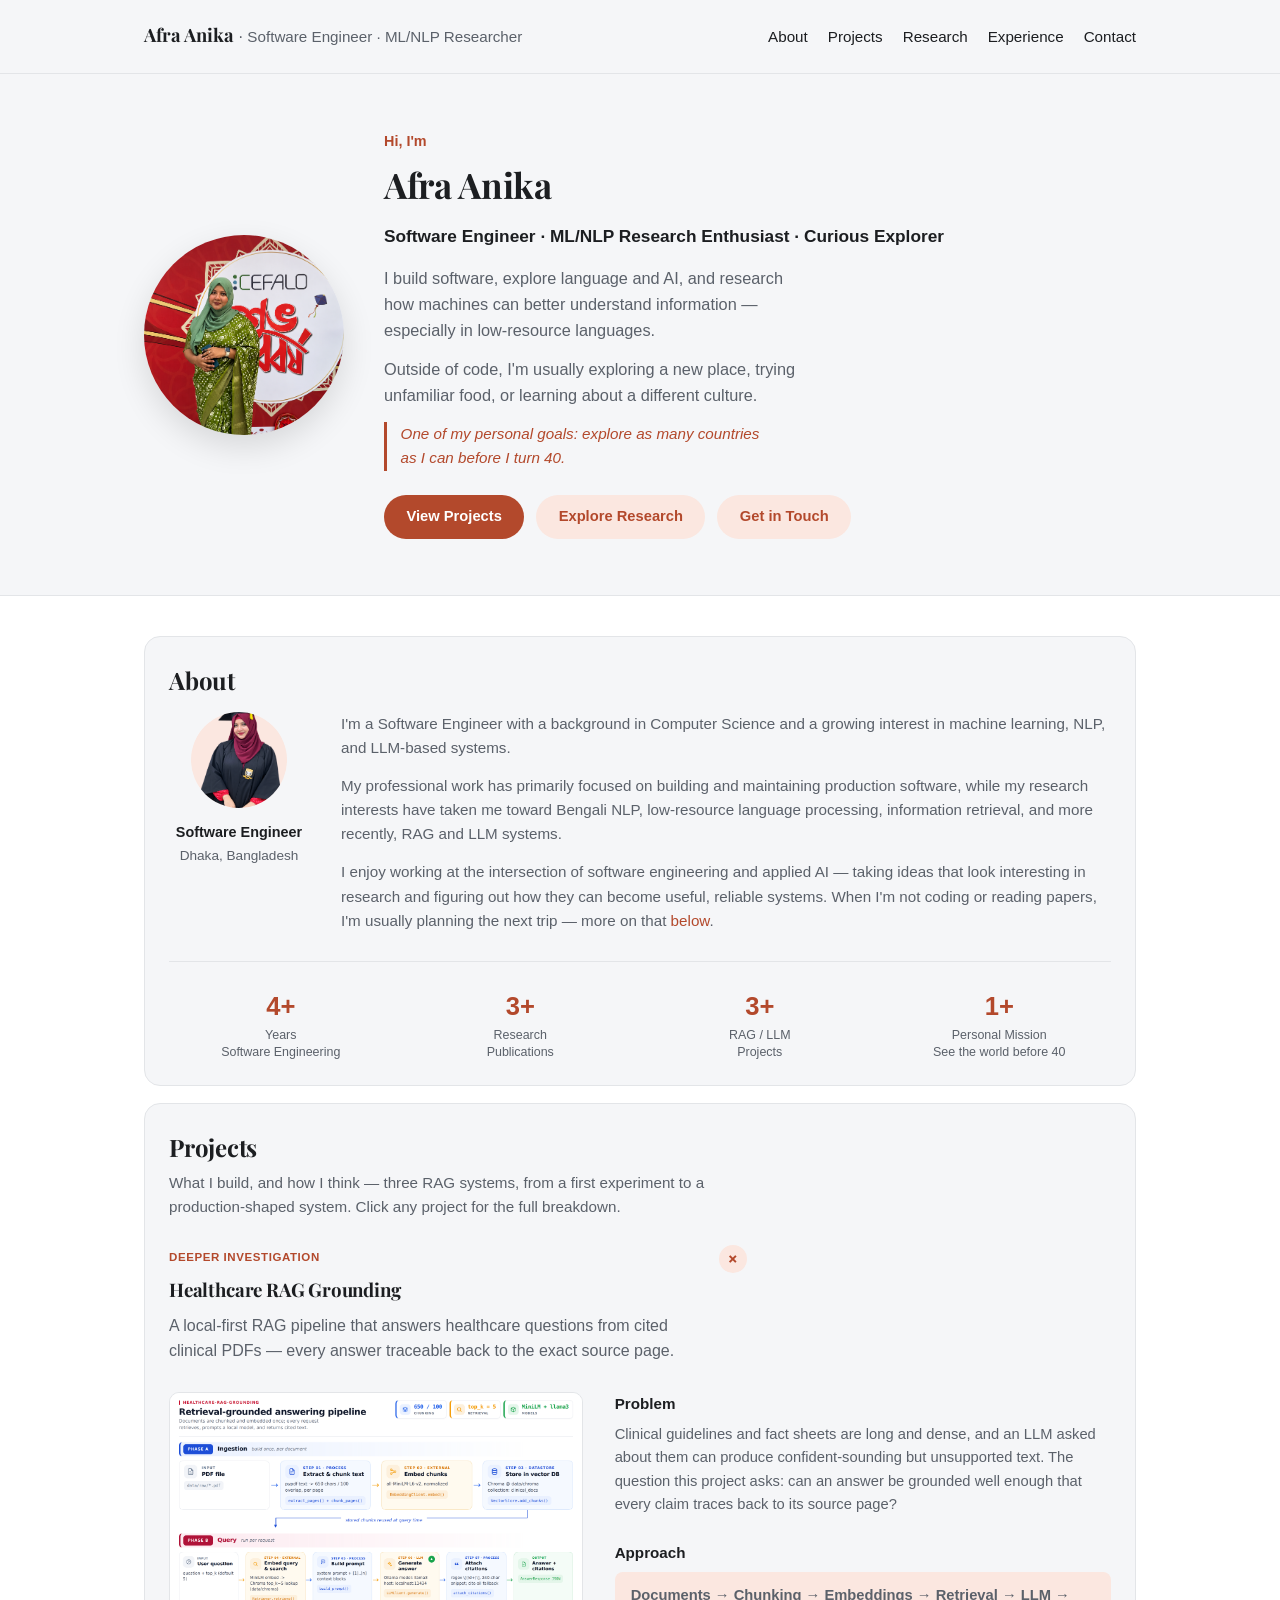
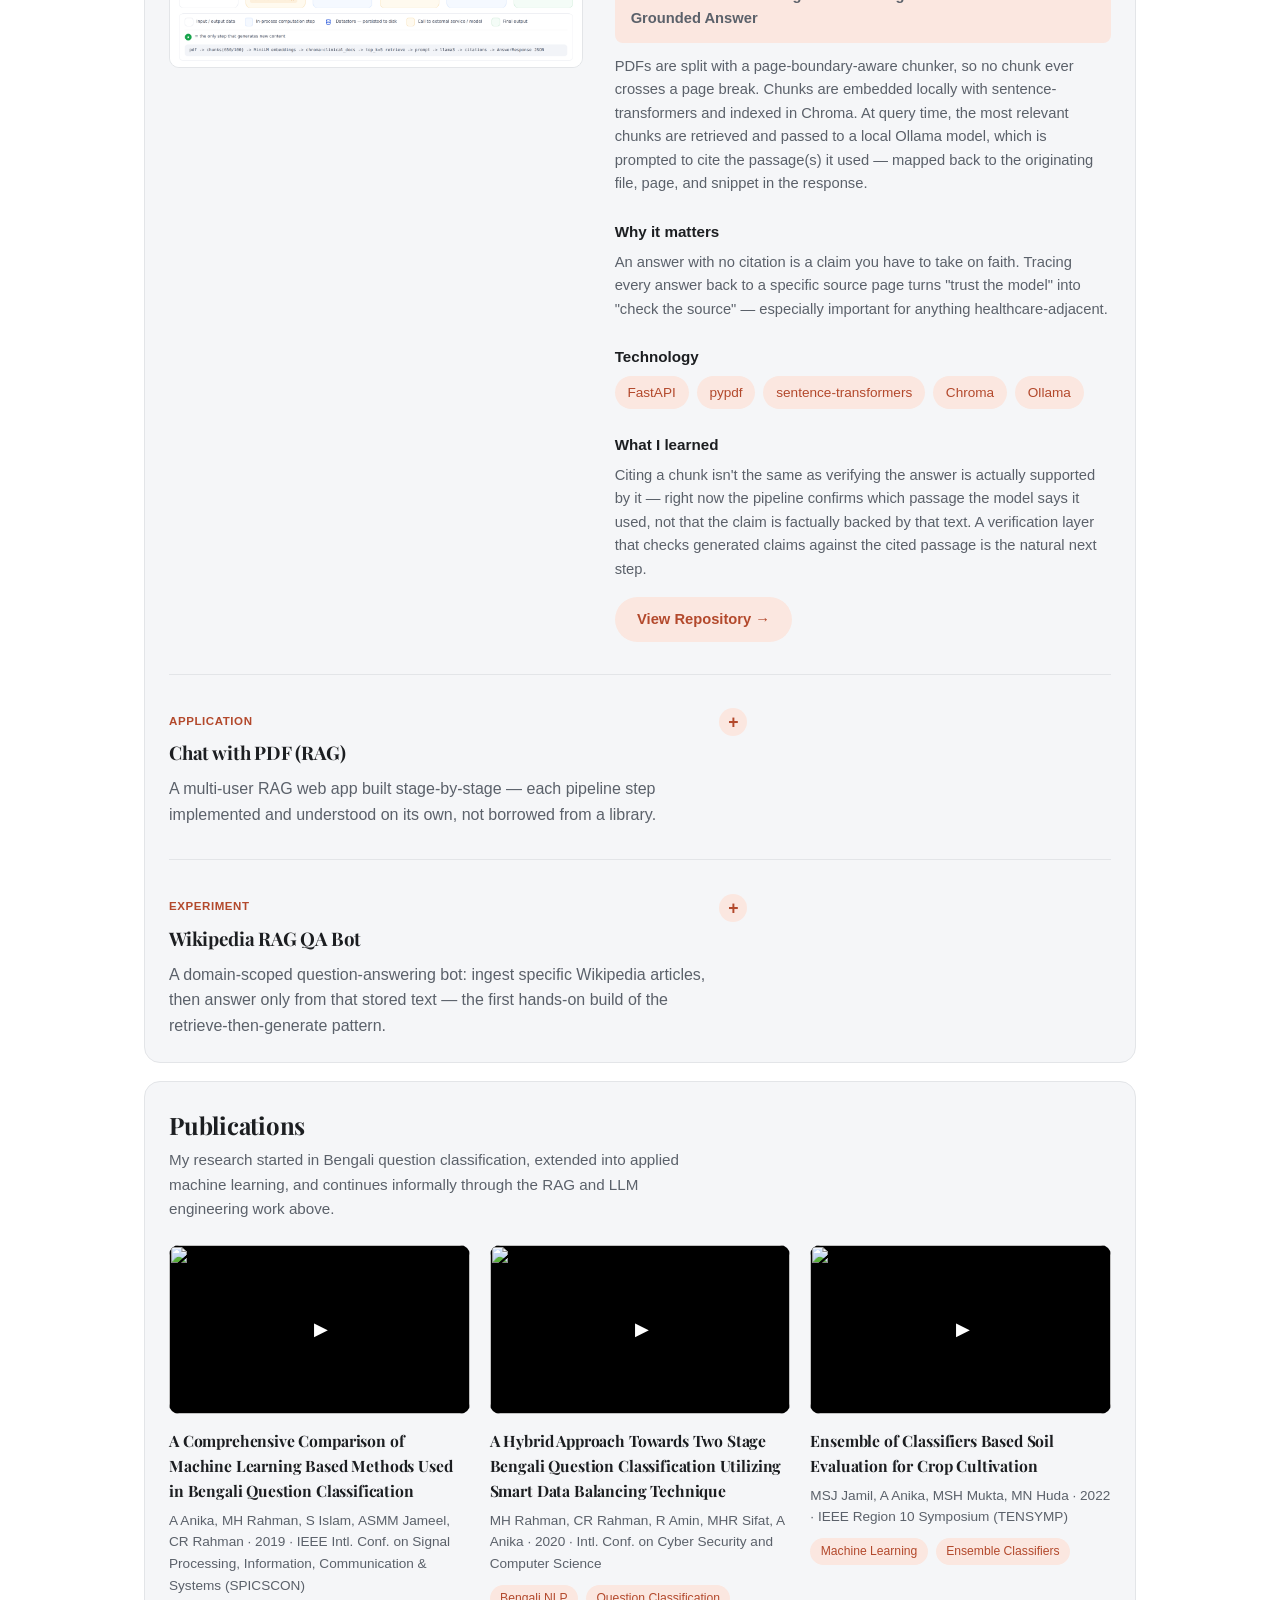
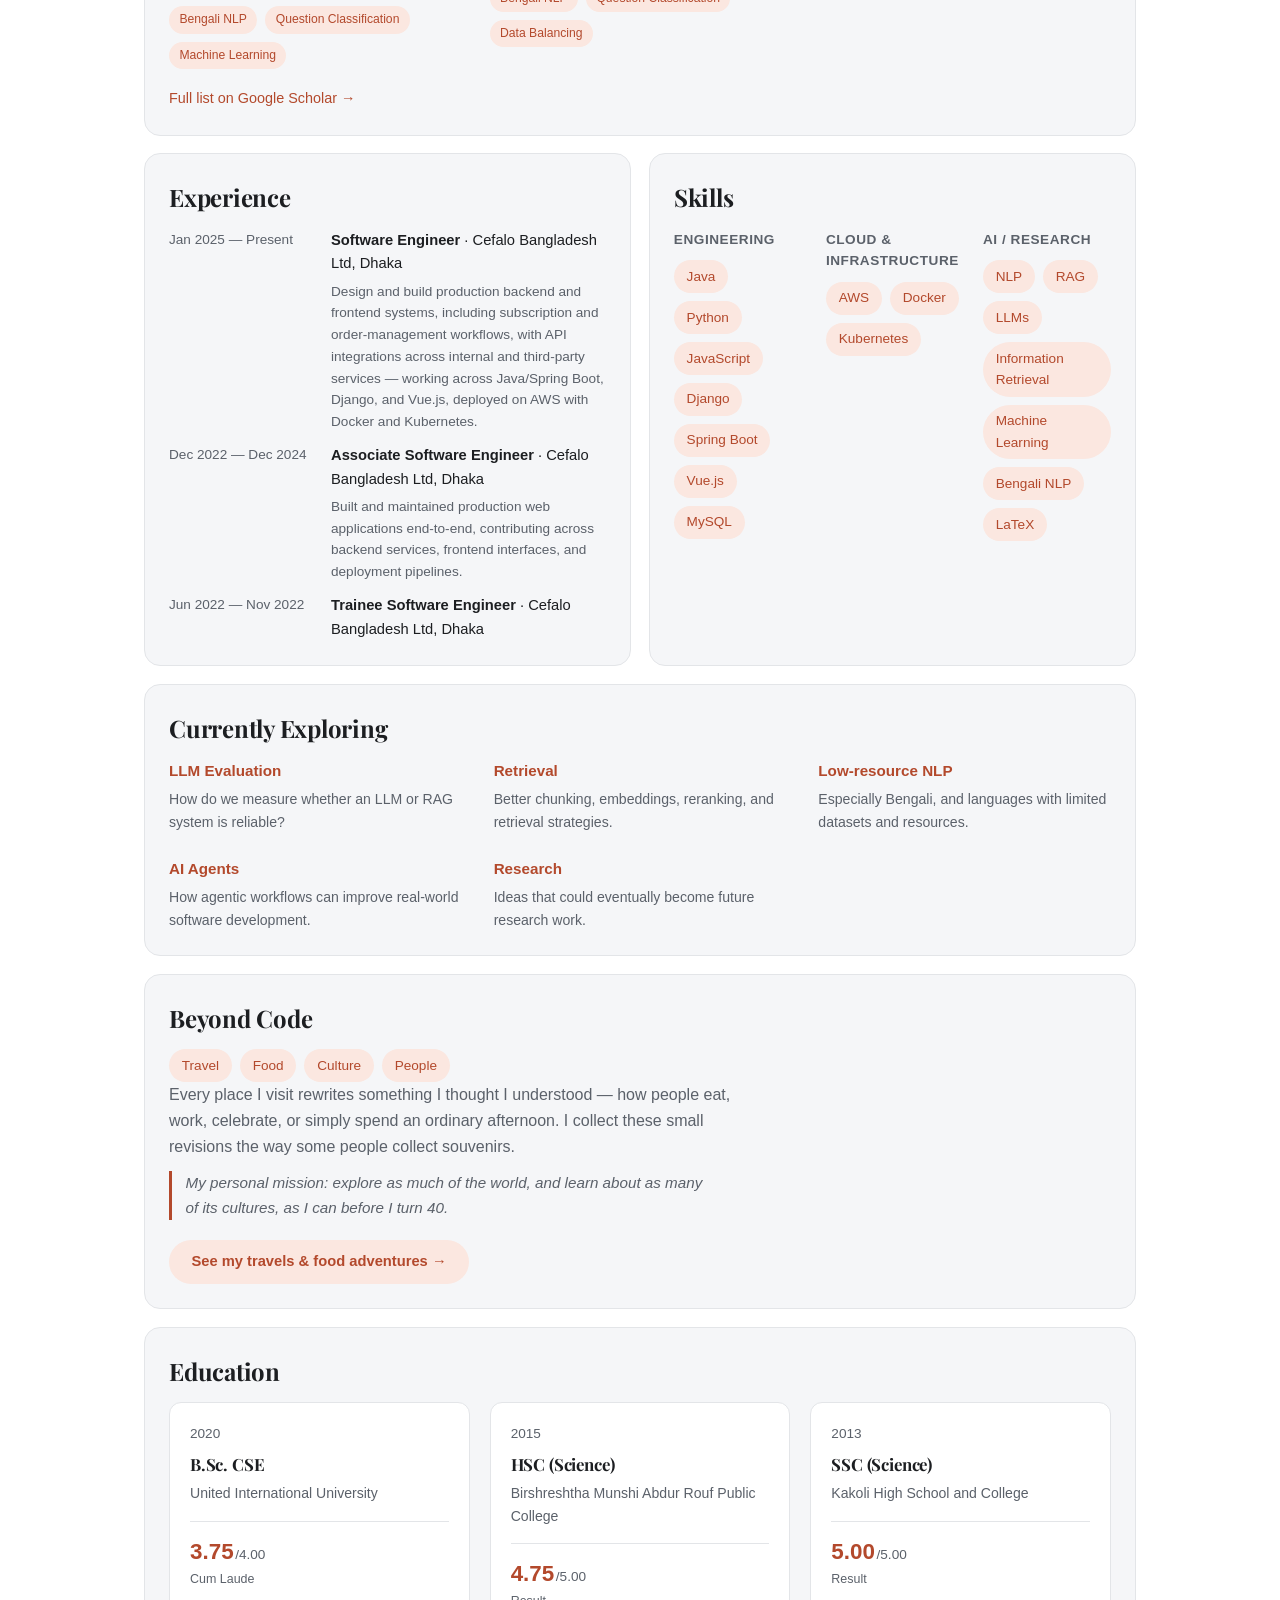
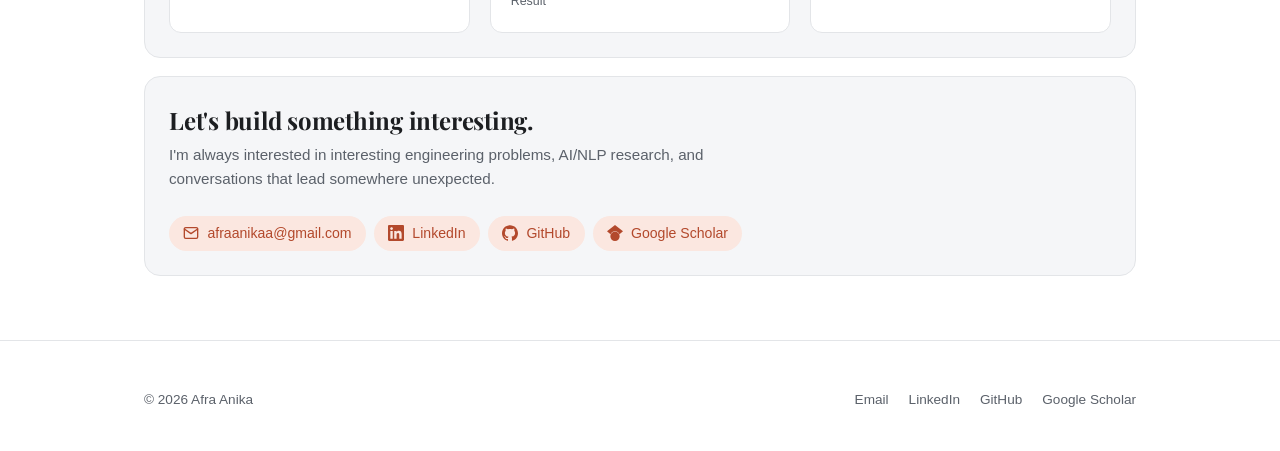
==== index.html @ e2381db4 "Redesign Education as result cards Replaces the compact-list rows with a 3-card grid, each showing d" ====
<!DOCTYPE html>
<html lang="en">
<head>
  <meta charset="UTF-8" />
  <meta name="viewport" content="width=device-width, initial-scale=1.0" />
  <title>Afra Anika — Software Engineer & ML/NLP Researcher</title>
  <meta name="description" content="Afra Anika — Software Engineer and ML/NLP research enthusiast building RAG and LLM systems, with published research in Bengali NLP and low-resource language processing." />

  <link rel="icon" type="image/svg+xml" href="assets/favicon.svg" />

  <meta property="og:type" content="website" />
  <meta property="og:url" content="https://afraanika.github.io/" />
  <meta property="og:title" content="Afra Anika — Software Engineer & ML/NLP Researcher" />
  <meta property="og:description" content="Software Engineer and ML/NLP research enthusiast building RAG and LLM systems, with published research in Bengali NLP and low-resource language processing." />
  <meta property="og:image" content="https://afraanika.github.io/assets/photos/afra-anika-hero.png" />
  <meta name="twitter:card" content="summary" />
  <meta name="twitter:title" content="Afra Anika — Software Engineer & ML/NLP Researcher" />
  <meta name="twitter:description" content="Software Engineer and ML/NLP research enthusiast building RAG and LLM systems, with published research in Bengali NLP and low-resource language processing." />
  <meta name="twitter:image" content="https://afraanika.github.io/assets/photos/afra-anika-hero.png" />

  <link rel="preconnect" href="https://fonts.googleapis.com" />
  <link rel="preconnect" href="https://fonts.gstatic.com" crossorigin />
  <link href="https://fonts.googleapis.com/css2?family=Playfair+Display:wght@600;700&display=swap" rel="stylesheet" />
  <link rel="stylesheet" href="css/style.css" />
</head>
<body>
  <a class="skip-link" href="#main-content">Skip to content</a>

  <header class="topbar">
    <div class="container topbar-inner">
      <div class="topbar-text">
        <span class="topbar-name">Afra Anika</span>
        <span class="topbar-sep">·</span>
        <span class="tagline">Software Engineer · ML/NLP Researcher</span>
      </div>
      <nav class="nav">
        <a href="#about">About</a>
        <a href="#projects">Projects</a>
        <a href="#publications">Research</a>
        <a href="#experience">Experience</a>
        <a href="#contact">Contact</a>
      </nav>
    </div>
  </header>

  <section class="intro-hero">
    <div class="container intro-hero-inner">
      <img class="intro-hero-photo" src="assets/photos/afra-anika-hero.png" alt="Afra Anika" />
      <div class="intro-hero-text">
        <span class="intro-hero-eyebrow">Hi, I'm</span>
        <h1>Afra Anika</h1>
        <p class="intro-hero-identity">Software Engineer · ML/NLP Research Enthusiast · Curious Explorer</p>
        <p class="intro-hero-tagline">I build software, explore language and AI, and research how machines can better understand information — especially in low-resource languages.</p>
        <p class="intro-hero-tagline">Outside of code, I'm usually exploring a new place, trying unfamiliar food, or learning about a different culture.</p>
        <p class="goal-callout">One of my personal goals: explore as many countries as I can before I turn 40.</p>
        <div class="intro-hero-actions">
          <a href="#projects" class="btn btn-primary">View Projects</a>
          <a href="#publications" class="btn btn-secondary">Explore Research</a>
          <a href="#contact" class="btn btn-secondary">Get in Touch</a>
        </div>
      </div>
    </div>
  </section>

  <main id="main-content" class="container bento">

    <section id="about" class="tile tile-profile">
      <h2>About</h2>
      <div class="about-layout">
        <div class="about-photo-col">
          <img class="avatar-photo" src="assets/photos/afra-anika-avatar.png" alt="Afra Anika" />
          <p class="tile-avatar-role">Software Engineer</p>
          <p class="tile-avatar-loc">Dhaka, Bangladesh</p>
        </div>
        <div class="about-text-col">
          <p>I'm a Software Engineer with a background in Computer Science and a growing interest in machine learning, NLP, and LLM-based systems.</p>
          <p>My professional work has primarily focused on building and maintaining production software, while my research interests have taken me toward Bengali NLP, low-resource language processing, information retrieval, and more recently, RAG and LLM systems.</p>
          <p>I enjoy working at the intersection of software engineering and applied AI — taking ideas that look interesting in research and figuring out how they can become useful, reliable systems. When I'm not coding or reading papers, I'm usually planning the next trip — more on that <a href="#beyond-code">below</a>.</p>
        </div>
      </div>
      <div class="stats-row">
        <div class="stat">
          <span class="stat-number" data-count-to="4">0+</span>
          <span class="stat-label">Years<br />Software Engineering</span>
        </div>
        <div class="stat">
          <span class="stat-number" data-count-to="3">0</span>
          <span class="stat-label">Research<br />Publications</span>
        </div>
        <div class="stat">
          <span class="stat-number" data-count-to="3">0</span>
          <span class="stat-label">RAG / LLM<br />Projects</span>
        </div>
        <div class="stat">
          <span class="stat-number" data-count-to="1">0</span>
          <span class="stat-label">Personal Mission<br />See the world before 40</span>
        </div>
      </div>
    </section>

    <section id="projects" class="tile tile-projects">
      <h2>Projects</h2>
      <p class="section-intro">What I build, and how I think — three RAG systems, from a first experiment to a production-shaped system. Click any project for the full breakdown.</p>

      <details class="case-study" open>
        <summary class="case-study-summary-toggle">
          <span class="progression-tag">Deeper Investigation</span>
          <h3>Healthcare RAG Grounding</h3>
          <p class="case-study-summary">A local-first RAG pipeline that answers healthcare questions from cited clinical PDFs — every answer traceable back to the exact source page.</p>
          <span class="case-study-toggle-icon" aria-hidden="true"></span>
        </summary>
        <div class="case-study-body">
          <a href="assets/diagrams/healthcareraggroundingpipeline.png" target="_blank" rel="noopener" class="diagram-link case-study-diagram" data-lightbox="assets/diagrams/healthcareraggroundingpipeline.png" data-lightbox-alt="Healthcare RAG Grounding pipeline architecture diagram">
            <img class="project-diagram" src="assets/diagrams/healthcareraggroundingpipeline.png" alt="Healthcare RAG Grounding pipeline architecture diagram" loading="lazy" />
          </a>
          <div class="case-study-details">
            <div class="case-block">
              <h4>Problem</h4>
              <p>Clinical guidelines and fact sheets are long and dense, and an LLM asked about them can produce confident-sounding but unsupported text. The question this project asks: can an answer be grounded well enough that every claim traces back to its source page?</p>
            </div>
            <div class="case-block">
              <h4>Approach</h4>
              <p class="pipeline-flow">Documents → Chunking → Embeddings → Retrieval → LLM → Grounded Answer</p>
              <p>PDFs are split with a page-boundary-aware chunker, so no chunk ever crosses a page break. Chunks are embedded locally with sentence-transformers and indexed in Chroma. At query time, the most relevant chunks are retrieved and passed to a local Ollama model, which is prompted to cite the passage(s) it used — mapped back to the originating file, page, and snippet in the response.</p>
            </div>
            <div class="case-block">
              <h4>Why it matters</h4>
              <p>An answer with no citation is a claim you have to take on faith. Tracing every answer back to a specific source page turns "trust the model" into "check the source" — especially important for anything healthcare-adjacent.</p>
            </div>
            <div class="case-block">
              <h4>Technology</h4>
              <ul class="chips">
                <li>FastAPI</li>
                <li>pypdf</li>
                <li>sentence-transformers</li>
                <li>Chroma</li>
                <li>Ollama</li>
              </ul>
            </div>
            <div class="case-block">
              <h4>What I learned</h4>
              <p>Citing a chunk isn't the same as verifying the answer is actually supported by it — right now the pipeline confirms which passage the model says it used, not that the claim is factually backed by that text. A verification layer that checks generated claims against the cited passage is the natural next step.</p>
            </div>
            <a href="https://github.com/afraanika/healthcare-rag-grounding" target="_blank" rel="noopener" class="btn btn-secondary">View Repository →</a>
          </div>
        </div>
      </details>

      <details class="case-study">
        <summary class="case-study-summary-toggle">
          <span class="progression-tag">Application</span>
          <h3>Chat with PDF (RAG)</h3>
          <p class="case-study-summary">A multi-user RAG web app built stage-by-stage — each pipeline step implemented and understood on its own, not borrowed from a library.</p>
          <span class="case-study-toggle-icon" aria-hidden="true"></span>
        </summary>
        <div class="case-study-body">
          <a href="assets/diagrams/chatwithpdfragpipeline.png" target="_blank" rel="noopener" class="diagram-link case-study-diagram" data-lightbox="assets/diagrams/chatwithpdfragpipeline.png" data-lightbox-alt="Chat with PDF RAG pipeline architecture diagram">
            <img class="project-diagram" src="assets/diagrams/chatwithpdfragpipeline.png" alt="Chat with PDF RAG pipeline architecture diagram" loading="lazy" />
          </a>
          <div class="case-study-details">
            <div class="case-block">
              <h4>Problem</h4>
              <p>Most "chat with your PDF" tutorials skip straight to a working demo built on top of a RAG library, which hides how each step actually works. That makes the pipeline hard to debug or improve once something goes wrong.</p>
            </div>
            <div class="case-block">
              <h4>Approach</h4>
              <p class="pipeline-flow">PDF → Chunking → Embeddings → Vector Index → Retrieval → Prompt → Generation</p>
              <p>Built one stage at a time — text extraction, configurable-size chunking, embeddings via sentence-transformers, a vector index for retrieval, and prompt construction for generation — with a FastAPI web app layered on top: signup/login with bcrypt-hashed passwords and signed session cookies, per-user document storage, and a Docker Compose deployment (exposed for quick testing via a Cloudflare Tunnel).</p>
            </div>
            <div class="case-block">
              <h4>Why it matters</h4>
              <p>Treating RAG as a black box makes it hard to know where an answer went wrong — a bad chunk, a weak embedding match, or a prompt issue? Building each stage individually turns those into questions you can actually answer.</p>
            </div>
            <div class="case-block">
              <h4>Technology</h4>
              <ul class="chips">
                <li>FastAPI</li>
                <li>SQLAlchemy / SQLite</li>
                <li>sentence-transformers</li>
                <li>FAISS</li>
                <li>Ollama</li>
                <li>Docker</li>
              </ul>
            </div>
            <div class="case-block">
              <h4>What I learned</h4>
              <p>Building it stage-by-stage made the tradeoffs concrete instead of theoretical — fixed-size vs. semantic chunking, and why a vector index beats brute-force similarity search once a document collection grows past a handful of files.</p>
            </div>
            <a href="https://github.com/afraanika/chat-with-pdf-rag" target="_blank" rel="noopener" class="btn btn-secondary">View Repository →</a>
          </div>
        </div>
      </details>

      <details class="case-study">
        <summary class="case-study-summary-toggle">
          <span class="progression-tag">Experiment</span>
          <h3>Wikipedia RAG QA Bot</h3>
          <p class="case-study-summary">A domain-scoped question-answering bot: ingest specific Wikipedia articles, then answer only from that stored text — the first hands-on build of the retrieve-then-generate pattern.</p>
          <span class="case-study-toggle-icon" aria-hidden="true"></span>
        </summary>
        <div class="case-study-body">
          <a href="assets/diagrams/wikipediaragqabotpipeline.png" target="_blank" rel="noopener" class="diagram-link case-study-diagram" data-lightbox="assets/diagrams/wikipediaragqabotpipeline.png" data-lightbox-alt="Wikipedia RAG QA Bot pipeline architecture diagram">
            <img class="project-diagram" src="assets/diagrams/wikipediaragqabotpipeline.png" alt="Wikipedia RAG QA Bot pipeline architecture diagram" loading="lazy" />
          </a>
          <div class="case-study-details">
            <div class="case-block">
              <h4>Problem</h4>
              <p>Could a small, self-contained retrieve-then-generate loop actually work end-to-end — and stay scoped to a chosen set of sources instead of answering from the model's general knowledge?</p>
            </div>
            <div class="case-block">
              <h4>Approach</h4>
              <p class="pipeline-flow">Named Wikipedia Articles → Ingest → Embed → Retrieve → LLM → Answer</p>
              <p>Ingests one or more named Wikipedia articles into stored text, then answers questions using only that text: a question is embedded, the most relevant passages are retrieved, and a local Ollama model (llama3) generates the answer — runnable as a one-off query or an interactive prompt.</p>
            </div>
            <div class="case-block">
              <h4>Why it matters</h4>
              <p>Constraining a QA system to a named, specific set of sources is the simplest way to keep its answers scoped and predictable — a useful first checkpoint before adding real-world complexity like multi-document or multi-user support.</p>
            </div>
            <div class="case-block">
              <h4>Technology</h4>
              <ul class="chips">
                <li>Python</li>
                <li>Ollama</li>
                <li>Local Embeddings</li>
              </ul>
            </div>
            <div class="case-block">
              <h4>What I learned</h4>
              <p>This was the first end-to-end retrieve-then-generate loop I built — the main lesson was foundational: get ingest → embed → retrieve → generate working reliably at a small scale before adding any complexity, which is exactly what the next two projects did.</p>
            </div>
            <a href="https://github.com/afraanika/wikipedia-rag-qa-bot" target="_blank" rel="noopener" class="btn btn-secondary">View Repository →</a>
          </div>
        </div>
      </details>
    </section>

    <section id="publications" class="tile tile-publications">
      <h2>Publications</h2>
      <p class="section-intro">My research started in Bengali question classification, extended into applied machine learning, and continues informally through the RAG and LLM engineering work above.</p>
      <div class="pub-grid">
        <article class="pub-card">
          <button type="button" class="pub-video" data-embed-src="https://drive.google.com/file/d/1gyF338BA927mq2Iv4ZF7ZzlBuRDNmaRW/preview" data-embed-title="Bengali QC Architecture" aria-label="Play video: Bengali QC Architecture">
            <img class="pub-thumb" src="https://drive.google.com/thumbnail?id=1gyF338BA927mq2Iv4ZF7ZzlBuRDNmaRW&amp;sz=w800" alt="" loading="lazy" />
            <span class="play-badge" aria-hidden="true">▶</span>
          </button>
          <h3>A Comprehensive Comparison of Machine Learning Based Methods Used in Bengali Question Classification</h3>
          <p class="pub-meta">A Anika, MH Rahman, S Islam, ASMM Jameel, CR Rahman · 2019 · IEEE Intl. Conf. on Signal Processing, Information, Communication &amp; Systems (SPICSCON)</p>
          <ul class="chips pub-tags">
            <li>Bengali NLP</li>
            <li>Question Classification</li>
            <li>Machine Learning</li>
          </ul>
        </article>
        <article class="pub-card">
          <button type="button" class="pub-video" data-embed-src="https://drive.google.com/file/d/1GI0mIm_KrMbvpK1hyP45jlfT5FtmaV0S/preview" data-embed-title="Two Stage Bengali QC Architecture" aria-label="Play video: Two Stage Bengali QC Architecture">
            <img class="pub-thumb" src="https://drive.google.com/thumbnail?id=1GI0mIm_KrMbvpK1hyP45jlfT5FtmaV0S&amp;sz=w800" alt="" loading="lazy" />
            <span class="play-badge" aria-hidden="true">▶</span>
          </button>
          <h3>A Hybrid Approach Towards Two Stage Bengali Question Classification Utilizing Smart Data Balancing Technique</h3>
          <p class="pub-meta">MH Rahman, CR Rahman, R Amin, MHR Sifat, A Anika · 2020 · Intl. Conf. on Cyber Security and Computer Science</p>
          <ul class="chips pub-tags">
            <li>Bengali NLP</li>
            <li>Question Classification</li>
            <li>Data Balancing</li>
          </ul>
        </article>
        <article class="pub-card">
          <button type="button" class="pub-video" data-embed-src="https://drive.google.com/file/d/1Y0LvNLXkBEalIP6XNF4do_OD9TSjG0T3/preview" data-embed-title="Soil Evaluation Architecture" aria-label="Play video: Soil Evaluation Architecture">
            <img class="pub-thumb" src="https://drive.google.com/thumbnail?id=1Y0LvNLXkBEalIP6XNF4do_OD9TSjG0T3&amp;sz=w800" alt="" loading="lazy" />
            <span class="play-badge" aria-hidden="true">▶</span>
          </button>
          <h3>Ensemble of Classifiers Based Soil Evaluation for Crop Cultivation</h3>
          <p class="pub-meta">MSJ Jamil, A Anika, MSH Mukta, MN Huda · 2022 · IEEE Region 10 Symposium (TENSYMP)</p>
          <ul class="chips pub-tags">
            <li>Machine Learning</li>
            <li>Ensemble Classifiers</li>
          </ul>
        </article>
      </div>
      <a class="pub-scholar-link" href="https://scholar.google.com/citations?user=9EGQ6sIAAAAJ" target="_blank" rel="noopener">Full list on Google Scholar →</a>
    </section>

    <section id="experience" class="tile tile-experience span-2">
      <h2>Experience</h2>
      <ul class="compact-list compact-list-wide-date">
        <li>
          <span class="cl-date">Jan 2025 — Present</span>
          <div class="cl-body">
            <div class="cl-title"><strong>Software Engineer</strong> · Cefalo Bangladesh Ltd, Dhaka</div>
            <p class="cl-desc">Design and build production backend and frontend systems, including subscription and order-management workflows, with API integrations across internal and third-party services — working across Java/Spring Boot, Django, and Vue.js, deployed on AWS with Docker and Kubernetes.</p>
          </div>
        </li>
        <li>
          <span class="cl-date">Dec 2022 — Dec 2024</span>
          <div class="cl-body">
            <div class="cl-title"><strong>Associate Software Engineer</strong> · Cefalo Bangladesh Ltd, Dhaka</div>
            <p class="cl-desc">Built and maintained production web applications end-to-end, contributing across backend services, frontend interfaces, and deployment pipelines.</p>
          </div>
        </li>
        <li>
          <span class="cl-date">Jun 2022 — Nov 2022</span>
          <div class="cl-body">
            <div class="cl-title"><strong>Trainee Software Engineer</strong> · Cefalo Bangladesh Ltd, Dhaka</div>
          </div>
        </li>
      </ul>
    </section>

    <section class="tile tile-skills span-2">
      <h2>Skills</h2>
      <div class="skill-groups">
        <div class="skill-group">
          <h4>Engineering</h4>
          <ul class="chips">
            <li>Java</li>
            <li>Python</li>
            <li>JavaScript</li>
            <li>Django</li>
            <li>Spring Boot</li>
            <li>Vue.js</li>
            <li>MySQL</li>
          </ul>
        </div>
        <div class="skill-group">
          <h4>Cloud &amp; Infrastructure</h4>
          <ul class="chips">
            <li>AWS</li>
            <li>Docker</li>
            <li>Kubernetes</li>
          </ul>
        </div>
        <div class="skill-group">
          <h4>AI / Research</h4>
          <ul class="chips">
            <li>NLP</li>
            <li>RAG</li>
            <li>LLMs</li>
            <li>Information Retrieval</li>
            <li>Machine Learning</li>
            <li>Bengali NLP</li>
            <li>LaTeX</li>
          </ul>
        </div>
      </div>
    </section>

    <section class="tile tile-exploring">
      <h2>Currently Exploring</h2>
      <div class="exploring-list">
        <div class="exploring-item">
          <h4>LLM Evaluation</h4>
          <p>How do we measure whether an LLM or RAG system is reliable?</p>
        </div>
        <div class="exploring-item">
          <h4>Retrieval</h4>
          <p>Better chunking, embeddings, reranking, and retrieval strategies.</p>
        </div>
        <div class="exploring-item">
          <h4>Low-resource NLP</h4>
          <p>Especially Bengali, and languages with limited datasets and resources.</p>
        </div>
        <div class="exploring-item">
          <h4>AI Agents</h4>
          <p>How agentic workflows can improve real-world software development.</p>
        </div>
        <div class="exploring-item">
          <h4>Research</h4>
          <p>Ideas that could eventually become future research work.</p>
        </div>
      </div>
    </section>

    <section id="beyond-code" class="tile tile-beyond">
      <h2>Beyond Code</h2>
      <ul class="chips beyond-tags">
        <li>Travel</li>
        <li>Food</li>
        <li>Culture</li>
        <li>People</li>
      </ul>
      <p>Every place I visit rewrites something I thought I understood — how people eat, work, celebrate, or simply spend an ordinary afternoon. I collect these small revisions the way some people collect souvenirs.</p>
      <p class="goal-callout">My personal mission: explore as much of the world, and learn about as many of its cultures, as I can before I turn 40.</p>
      <a href="travels.html" class="btn btn-secondary">See my travels &amp; food adventures →</a>
    </section>

    <section class="tile tile-education">
      <h2>Education</h2>
      <div class="education-grid">
        <article class="education-card">
          <span class="cl-date">2020</span>
          <h3>B.Sc. CSE</h3>
          <p class="education-institution">United International University</p>
          <div class="education-result">
            <span class="stat-number">3.75<span class="education-result-scale">/4.00</span></span>
            <span class="stat-label">Cum Laude</span>
          </div>
        </article>
        <article class="education-card">
          <span class="cl-date">2015</span>
          <h3>HSC (Science)</h3>
          <p class="education-institution">Birshreshtha Munshi Abdur Rouf Public College</p>
          <div class="education-result">
            <span class="stat-number">4.75<span class="education-result-scale">/5.00</span></span>
            <span class="stat-label">Result</span>
          </div>
        </article>
        <article class="education-card">
          <span class="cl-date">2013</span>
          <h3>SSC (Science)</h3>
          <p class="education-institution">Kakoli High School and College</p>
          <div class="education-result">
            <span class="stat-number">5.00<span class="education-result-scale">/5.00</span></span>
            <span class="stat-label">Result</span>
          </div>
        </article>
      </div>
    </section>

    <section id="contact" class="tile tile-contact">
      <h2>Let's build something interesting.</h2>
      <p class="section-intro">I'm always interested in interesting engineering problems, AI/NLP research, and conversations that lead somewhere unexpected.</p>
      <ul class="chips chips-links">
        <li>
          <a href="mailto:afraanikaa@gmail.com">
            <svg class="chip-icon" viewBox="0 0 24 24" fill="none" stroke="currentColor" stroke-width="2" stroke-linecap="round" stroke-linejoin="round" aria-hidden="true"><path d="M4 4h16c1.1 0 2 .9 2 2v12c0 1.1-.9 2-2 2H4c-1.1 0-2-.9-2-2V6c0-1.1.9-2 2-2z"/><polyline points="22 6 12 13 2 6"/></svg>
            afraanikaa@gmail.com
          </a>
        </li>
        <li>
          <a href="https://www.linkedin.com/in/afra-anika" target="_blank" rel="noopener">
            <svg class="chip-icon" viewBox="0 0 24 24" fill="currentColor" aria-hidden="true"><path d="M20.447 20.452h-3.554v-5.569c0-1.328-.027-3.037-1.852-3.037-1.853 0-2.136 1.445-2.136 2.939v5.667H9.351V9h3.414v1.561h.046c.477-.9 1.637-1.85 3.37-1.85 3.601 0 4.267 2.37 4.267 5.455v6.286zM5.337 7.433c-1.144 0-2.063-.926-2.063-2.065 0-1.138.92-2.063 2.063-2.063 1.14 0 2.064.925 2.064 2.063 0 1.139-.925 2.065-2.064 2.065zm1.782 13.019H3.555V9h3.564v11.452zM22.225 0H1.771C.792 0 0 .774 0 1.729v20.542C0 23.227.792 24 1.771 24h20.451C23.2 24 24 23.227 24 22.271V1.729C24 .774 23.2 0 22.222 0h.003z"/></svg>
            LinkedIn
          </a>
        </li>
        <li>
          <a href="https://github.com/afraanika" target="_blank" rel="noopener">
            <svg class="chip-icon" viewBox="0 0 24 24" fill="currentColor" aria-hidden="true"><path d="M12 .297c-6.63 0-12 5.373-12 12 0 5.303 3.438 9.8 8.205 11.385.6.113.82-.258.82-.577 0-.285-.01-1.04-.015-2.04-3.338.724-4.042-1.61-4.042-1.61C4.422 18.07 3.633 17.7 3.633 17.7c-1.087-.744.084-.729.084-.729 1.205.084 1.838 1.236 1.838 1.236 1.07 1.835 2.809 1.305 3.495.998.108-.776.417-1.305.76-1.605-2.665-.3-5.466-1.332-5.466-5.93 0-1.31.465-2.38 1.235-3.22-.135-.303-.54-1.523.105-3.176 0 0 1.005-.322 3.3 1.23.96-.267 1.98-.399 3-.405 1.02.006 2.04.138 3 .405 2.28-1.552 3.285-1.23 3.285-1.23.645 1.653.24 2.873.12 3.176.765.84 1.23 1.91 1.23 3.22 0 4.61-2.805 5.625-5.475 5.92.42.36.81 1.096.81 2.22 0 1.606-.015 2.896-.015 3.286 0 .315.21.69.825.57C20.565 22.092 24 17.592 24 12.297c0-6.627-5.373-12-12-12"/></svg>
            GitHub
          </a>
        </li>
        <li>
          <a href="https://scholar.google.com/citations?user=9EGQ6sIAAAAJ" target="_blank" rel="noopener">
            <svg class="chip-icon" viewBox="0 0 24 24" fill="currentColor" aria-hidden="true"><path d="M5.242 13.769L0 9.5 12 0l12 9.5-5.242 4.269C17.548 11.24 14.978 9.5 12 9.5c-2.978 0-5.548 1.74-6.758 4.269zM12 10a7 7 0 1 0 0 14 7 7 0 0 0 0-14z"/></svg>
            Google Scholar
          </a>
        </li>
      </ul>
    </section>
  </main>

  <footer class="footer">
    <div class="container footer-inner">
      <p>&copy; <span id="year"></span> Afra Anika</p>
      <ul class="footer-links">
        <li><a href="mailto:afraanikaa@gmail.com">Email</a></li>
        <li><a href="https://www.linkedin.com/in/afra-anika" target="_blank" rel="noopener">LinkedIn</a></li>
        <li><a href="https://github.com/afraanika" target="_blank" rel="noopener">GitHub</a></li>
        <li><a href="https://scholar.google.com/citations?user=9EGQ6sIAAAAJ" target="_blank" rel="noopener">Google Scholar</a></li>
      </ul>
    </div>
  </footer>

  <button id="back-to-top" aria-label="Back to top" title="Back to top">↑</button>

  <div id="lightbox" class="lightbox" hidden>
    <button class="lightbox-close" aria-label="Close">✕</button>
    <img class="lightbox-img" src="" alt="" />
  </div>

  <script src="js/script.js"></script>
</body>
</html>
---- css/style.css ----
:root {
  --bg: #ffffff;
  --bg-alt: #f5f6f8;
  --text: #1c1e21;
  --text-muted: #5b616a;
  --accent: #b3492c;
  --accent-soft: #fbe7e0;
  --border: #e3e5e8;
  --radius: 16px;
  --max-width: 1040px;
  --font-sans: -apple-system, BlinkMacSystemFont, "Segoe UI", Roboto, Helvetica, Arial, sans-serif;
  --font-serif: "Playfair Display", Georgia, "Times New Roman", serif;
}

@media (prefers-color-scheme: dark) {
  :root {
    --bg: #16110e;
    --bg-alt: #1f1815;
    --text: #f2ece7;
    --text-muted: #a89a91;
    --accent: #ff8a65;
    --accent-soft: #3a2b23;
    --border: #332822;
  }
}

* {
  box-sizing: border-box;
}

[id] {
  scroll-margin-top: 90px;
}

body {
  margin: 0;
  font-family: var(--font-sans);
  background: var(--bg);
  color: var(--text);
  line-height: 1.6;
}

.container {
  max-width: var(--max-width);
  margin: 0 auto;
  padding: 0 1.5rem;
}

a {
  color: var(--accent);
  text-decoration: none;
}

a:hover {
  text-decoration: underline;
}

h1,
h2,
h3 {
  margin: 0 0 0.75rem;
  font-family: var(--font-serif);
  font-weight: 700;
  letter-spacing: -0.01em;
}

/* Header */

.topbar {
  background: var(--bg-alt);
  border-bottom: 1px solid var(--border);
  padding: 1.25rem 0;
  position: sticky;
  top: 0;
  z-index: 10;
  transition: box-shadow 0.25s ease, padding 0.25s ease;
}

.topbar.scrolled {
  box-shadow: 0 4px 16px rgba(0, 0, 0, 0.08);
}

.topbar-inner {
  display: flex;
  flex-wrap: wrap;
  align-items: baseline;
  gap: 0.6rem;
}

.topbar-name {
  font-family: var(--font-serif);
  font-weight: 700;
  font-size: 1.15rem;
}

.topbar-sep {
  color: var(--text-muted);
}

.tagline {
  color: var(--text-muted);
  font-size: 0.95rem;
}

/* Intro hero */

.intro-hero {
  background: var(--bg-alt);
  border-bottom: 1px solid var(--border);
}

.intro-hero-inner {
  display: flex;
  align-items: center;
  gap: 2.5rem;
  padding: 3.5rem 1.5rem;
}

.intro-hero-photo {
  width: 200px;
  height: 200px;
  border-radius: 50%;
  object-fit: cover;
  flex-shrink: 0;
  box-shadow: 0 12px 32px rgba(0, 0, 0, 0.12);
}

.intro-hero-eyebrow {
  display: block;
  color: var(--accent);
  font-size: 0.9rem;
  font-weight: 700;
  margin-bottom: 0.25rem;
}

.intro-hero-text h1 {
  margin: 0 0 0.6rem;
  font-size: 2.2rem;
}

.intro-hero-identity {
  margin: 0 0 0.85rem;
  color: var(--text);
  font-weight: 600;
  font-size: 1.08rem;
}

.intro-hero-tagline {
  margin: 0 0 0.85rem;
  color: var(--text-muted);
  font-size: 1.02rem;
  max-width: 46ch;
}

.goal-callout {
  margin: 0.5rem 0 1.5rem;
  padding-left: 0.85rem;
  border-left: 3px solid var(--accent);
  color: var(--accent);
  font-style: italic;
  font-size: 0.95rem;
  max-width: 46ch;
}

.intro-hero-actions {
  display: flex;
  gap: 0.75rem;
  flex-wrap: wrap;
}

.btn {
  display: inline-block;
  padding: 0.65rem 1.4rem;
  border-radius: 999px;
  font-size: 0.92rem;
  font-weight: 600;
  text-decoration: none;
  transition: filter 0.2s ease, transform 0.2s ease;
}

.btn:hover {
  text-decoration: none;
  transform: translateY(-2px);
}

.btn-primary {
  background: var(--accent);
  color: #fff;
}

.btn-primary:hover {
  filter: brightness(1.08);
}

.btn-secondary {
  background: var(--accent-soft);
  color: var(--accent);
}

.btn-secondary:hover {
  filter: brightness(1.05);
}

/* Shared section utilities */

.section-intro {
  margin: -0.5rem 0 1.5rem;
  color: var(--text-muted);
  font-size: 0.95rem;
  max-width: 65ch;
}

/* About */

.about-layout {
  display: flex;
  gap: 2rem;
  margin-bottom: 1.75rem;
}

.about-photo-col {
  flex: 0 0 140px;
  text-align: center;
}

.about-text-col {
  flex: 1;
  min-width: 0;
}

.about-text-col p {
  margin: 0 0 0.85rem;
  color: var(--text-muted);
  font-size: 0.95rem;
}

.about-text-col p:last-child {
  margin-bottom: 0;
}

.stats-row {
  display: grid;
  grid-template-columns: repeat(4, 1fr);
  gap: 1rem;
  padding-top: 1.5rem;
  border-top: 1px solid var(--border);
  text-align: center;
}

.stats-row .stat-label {
  line-height: 1.35;
}

@media (max-width: 780px) {
  .about-layout {
    flex-direction: column;
    align-items: center;
    text-align: center;
  }

  .stats-row {
    grid-template-columns: repeat(2, 1fr);
  }
}

@media (max-width: 480px) {
  .stats-row {
    grid-template-columns: 1fr;
  }
}

/* Featured project case study */

.case-study {
  margin-bottom: 2rem;
  padding-bottom: 2rem;
  border-bottom: 1px solid var(--border);
}

.case-study:last-of-type {
  margin-bottom: 0;
  padding-bottom: 0;
  border-bottom: none;
}

.case-study-summary-toggle {
  cursor: pointer;
  list-style: none;
  position: relative;
  padding-right: 2.5rem;
  max-width: 65ch;
}

.case-study-summary-toggle::-webkit-details-marker {
  display: none;
}

.case-study-summary-toggle h3 {
  margin: 0 0 0.5rem;
  transition: color 0.2s ease;
}

.case-study-summary-toggle:hover h3 {
  color: var(--accent);
}

.case-study-summary {
  margin: 0;
  color: var(--text-muted);
  font-size: 1rem;
}

.case-study-toggle-icon {
  position: absolute;
  top: 0.1rem;
  right: 0;
  width: 28px;
  height: 28px;
  border-radius: 50%;
  background: var(--accent-soft);
  flex-shrink: 0;
  transition: transform 0.2s ease;
}

.case-study-toggle-icon::before {
  content: "+";
  position: absolute;
  inset: 0;
  display: flex;
  align-items: center;
  justify-content: center;
  color: var(--accent);
  font-size: 1.1rem;
  font-weight: 700;
}

.case-study[open] .case-study-toggle-icon {
  transform: rotate(45deg);
}

.case-study-body {
  display: grid;
  grid-template-columns: 1fr 1.2fr;
  gap: 2rem;
  align-items: start;
  margin-top: 1.75rem;
}

.case-study-body .diagram-link.case-study-diagram {
  position: sticky;
  top: 90px;
  margin-bottom: 0;
}

.case-block {
  margin-bottom: 1.5rem;
}

.case-block:last-of-type {
  margin-bottom: 1rem;
}

.case-block h4 {
  font-size: 0.95rem;
  margin: 0 0 0.4rem;
}

.case-block p {
  margin: 0;
  color: var(--text-muted);
  font-size: 0.92rem;
}

.pipeline-flow {
  font-family: var(--font-sans);
  font-weight: 600;
  color: var(--accent);
  background: var(--accent-soft);
  border-radius: 8px;
  padding: 0.75rem 1rem;
  margin: 0 0 0.75rem !important;
  font-size: 0.85rem;
}

@media (max-width: 780px) {
  .case-study-body {
    grid-template-columns: 1fr;
  }

  .case-study-body .diagram-link.case-study-diagram {
    position: static;
  }
}

.progression-tag {
  display: inline-block;
  color: var(--accent);
  font-size: 0.72rem;
  font-weight: 700;
  text-transform: uppercase;
  letter-spacing: 0.05em;
  margin-bottom: 0.5rem;
}

/* Skills, grouped */

.skill-groups {
  display: grid;
  grid-template-columns: repeat(3, 1fr);
  gap: 1.5rem;
}

.skill-group h4 {
  font-family: var(--font-sans);
  font-weight: 600;
  font-size: 0.85rem;
  text-transform: uppercase;
  letter-spacing: 0.04em;
  color: var(--text-muted);
  margin: 0 0 0.6rem;
}

@media (max-width: 780px) {
  .skill-groups {
    grid-template-columns: 1fr;
  }
}

/* Currently exploring */

.exploring-list {
  display: grid;
  grid-template-columns: repeat(3, 1fr);
  gap: 1.5rem 2rem;
}

.exploring-item h4 {
  font-family: var(--font-sans);
  font-size: 0.95rem;
  color: var(--accent);
  margin: 0 0 0.3rem;
}

.exploring-item p {
  margin: 0;
  color: var(--text-muted);
  font-size: 0.88rem;
}

@media (max-width: 780px) {
  .exploring-list {
    grid-template-columns: repeat(2, 1fr);
  }
}

@media (max-width: 480px) {
  .exploring-list {
    grid-template-columns: 1fr;
  }
}

/* Beyond code */

.beyond-tags {
  margin-bottom: 1rem;
}

.tile-beyond p {
  margin: 0 0 0.75rem;
  color: var(--text-muted);
  max-width: 65ch;
}

.tile-beyond .goal-callout {
  max-width: 65ch;
}

.tile-beyond .btn {
  margin-top: 0.5rem;
}

@media (max-width: 600px) {
  .intro-hero-inner {
    flex-direction: column;
    text-align: center;
    padding: 2.5rem 1.5rem;
  }

  .intro-hero-tagline {
    max-width: none;
  }

  .intro-hero-actions {
    justify-content: center;
  }
}

.nav {
  display: flex;
  gap: 1.25rem;
  margin-left: auto;
  flex-wrap: wrap;
}

.nav a {
  color: var(--text);
  font-size: 0.95rem;
  text-decoration: none;
  padding-bottom: 2px;
  border-bottom: 2px solid transparent;
  transition: color 0.2s ease, border-color 0.2s ease;
}

.nav a:hover {
  text-decoration: none;
  color: var(--accent);
}

/* Bento grid */

.bento {
  display: grid;
  grid-template-columns: repeat(4, 1fr);
  gap: 1.1rem;
  padding: 2.5rem 1.5rem 4rem;
}

.tile {
  background: var(--bg-alt);
  border: 1px solid var(--border);
  border-radius: var(--radius);
  padding: 1.5rem;
  grid-column: span 2;
  opacity: 0;
  transform: translateY(18px);
  transition: opacity 0.5s ease, transform 0.5s ease, box-shadow 0.2s ease, border-color 0.2s ease;
}

.tile.in-view {
  opacity: 1;
  transform: none;
}

@media (prefers-reduced-motion: reduce) {
  .tile {
    opacity: 1;
    transform: none;
    transition: none;
  }
}

.tile:hover {
  border-color: var(--accent);
  box-shadow: 0 12px 28px rgba(0, 0, 0, 0.08);
}

.span-2 {
  grid-column: span 2;
}

.tile-profile {
  grid-column: 1 / -1;
}

.avatar-photo {
  width: 96px;
  height: 96px;
  border-radius: 50%;
  object-fit: cover;
  background: var(--accent-soft);
  flex-shrink: 0;
  margin-bottom: 0.4rem;
}

.tile-avatar-role {
  margin: 0;
  font-weight: 600;
  font-size: 0.9rem;
}

.tile-avatar-loc {
  margin: 0;
  color: var(--text-muted);
  font-size: 0.85rem;
}

.stat {
  display: flex;
  flex-direction: column;
}

.stat-number {
  font-size: 1.6rem;
  font-weight: 700;
  color: var(--accent);
}

.stat-label {
  font-size: 0.78rem;
  color: var(--text-muted);
}

.chips {
  list-style: none;
  margin: 0;
  padding: 0;
  display: flex;
  flex-wrap: wrap;
  gap: 0.5rem;
}

.chips li {
  background: var(--accent-soft);
  color: var(--accent);
  border-radius: 999px;
  padding: 0.35rem 0.8rem;
  font-size: 0.85rem;
  font-weight: 500;
}

.chips-links li {
  padding: 0;
  background: none;
}

.chips-links a {
  display: inline-flex;
  align-items: center;
  gap: 0.5rem;
  background: var(--accent-soft);
  border-radius: 999px;
  padding: 0.4rem 0.9rem;
  font-size: 0.88rem;
  font-weight: 500;
}

.chip-icon {
  width: 16px;
  height: 16px;
  flex-shrink: 0;
}

.chips-links a:hover {
  text-decoration: none;
  filter: brightness(1.05);
}

.compact-list {
  list-style: none;
  margin: 0;
  padding: 0;
  display: flex;
  flex-direction: column;
  gap: 0.7rem;
}

.compact-list li {
  display: grid;
  grid-template-columns: 90px 1fr;
  gap: 0.75rem;
  font-size: 0.92rem;
}

.compact-list-wide-date li {
  grid-template-columns: 150px 1fr;
}

.cl-date {
  color: var(--text-muted);
  font-size: 0.85rem;
}

.cl-desc {
  margin: 0.3rem 0 0;
  color: var(--text-muted);
  font-size: 0.85rem;
}

.tile-projects {
  grid-column: 1 / -1;
}

.diagram-link {
  display: block;
  margin-bottom: 0.85rem;
  border-radius: 10px;
  overflow: hidden;
  border: 1px solid var(--border);
}

.project-diagram {
  display: block;
  width: 100%;
  height: auto;
  background: #fff;
  transition: transform 0.3s ease;
}

.diagram-link:hover .project-diagram {
  transform: scale(1.03);
}

.tile-education {
  grid-column: 1 / -1;
}

.education-grid {
  display: grid;
  grid-template-columns: repeat(3, 1fr);
  gap: 1.25rem;
}

.education-card {
  border: 1px solid var(--border);
  border-radius: 12px;
  padding: 1.25rem;
  background: var(--bg);
}

.education-card .cl-date {
  display: block;
  margin-bottom: 0.4rem;
}

.education-card h3 {
  font-size: 1.05rem;
  margin: 0 0 0.25rem;
}

.education-institution {
  margin: 0 0 1rem;
  color: var(--text-muted);
  font-size: 0.88rem;
}

.education-result {
  display: flex;
  flex-direction: column;
  padding-top: 0.75rem;
  border-top: 1px solid var(--border);
}

.education-result .stat-number {
  font-size: 1.4rem;
}

.education-result-scale {
  font-size: 0.85rem;
  font-weight: 400;
  color: var(--text-muted);
  margin-left: 0.1rem;
}

@media (max-width: 780px) {
  .education-grid {
    grid-template-columns: 1fr;
  }
}

.tile-contact {
  grid-column: 1 / -1;
}

.tile-publications {
  grid-column: 1 / -1;
}

.tile-exploring {
  grid-column: 1 / -1;
}

.tile-beyond {
  grid-column: 1 / -1;
}

/* Travels page */

.travel-hero-inner {
  flex-direction: column;
  text-align: center;
  align-items: center;
}

.travel-hero-inner .intro-hero-tagline,
.travel-hero-inner .goal-callout {
  max-width: 60ch;
}

.travel-gallery-tile {
  grid-column: 1 / -1;
}

.travel-grid {
  display: grid;
  grid-template-columns: repeat(3, 1fr);
  gap: 1.5rem;
}

.travel-entry {
  border: 1px solid var(--border);
  border-radius: 12px;
  overflow: hidden;
  background: var(--bg);
}

.travel-photo-placeholder {
  aspect-ratio: 4 / 3;
  display: flex;
  align-items: center;
  justify-content: center;
  background: var(--accent-soft);
  color: var(--accent);
  font-size: 0.85rem;
  font-weight: 600;
  border-bottom: 1px solid var(--border);
}

.travel-photo {
  display: block;
  width: 100%;
  aspect-ratio: 4 / 3;
  object-fit: cover;
  border-bottom: 1px solid var(--border);
}

.travel-entry-body {
  padding: 1rem 1.25rem 1.25rem;
}

.travel-entry-date {
  color: var(--text-muted);
  font-size: 0.78rem;
}

.travel-entry-body h3 {
  font-size: 1.05rem;
  margin: 0.3rem 0 0.5rem;
}

.travel-entry-body p {
  margin: 0;
  color: var(--text-muted);
  font-size: 0.9rem;
}

@media (max-width: 780px) {
  .travel-grid {
    grid-template-columns: repeat(2, 1fr);
  }
}

@media (max-width: 480px) {
  .travel-grid {
    grid-template-columns: 1fr;
  }
}

.pub-grid {
  display: grid;
  grid-template-columns: repeat(auto-fit, minmax(260px, 1fr));
  gap: 1.25rem;
  margin-bottom: 1rem;
}

.pub-card h3 {
  font-size: 0.98rem;
  margin: 0.85rem 0 0.4rem;
}

.pub-video {
  position: relative;
  display: block;
  width: 100%;
  aspect-ratio: 16 / 9;
  border-radius: 10px;
  overflow: hidden;
  background: #000;
  border: 0;
  padding: 0;
  cursor: pointer;
}

.pub-video iframe {
  position: absolute;
  inset: 0;
  width: 100%;
  height: 100%;
  border: 0;
}

.pub-thumb {
  position: absolute;
  inset: 0;
  width: 100%;
  height: 100%;
  object-fit: cover;
  transition: transform 0.3s ease, filter 0.3s ease;
}

.pub-video:hover .pub-thumb {
  transform: scale(1.05);
  filter: brightness(0.85);
}

.play-badge {
  position: absolute;
  top: 50%;
  left: 50%;
  transform: translate(-50%, -50%);
  width: 52px;
  height: 52px;
  border-radius: 50%;
  background: rgba(0, 0, 0, 0.55);
  color: #fff;
  display: flex;
  align-items: center;
  justify-content: center;
  font-size: 1.1rem;
  padding-left: 4px;
  transition: transform 0.2s ease, background 0.2s ease;
}

.pub-video:hover .play-badge {
  transform: translate(-50%, -50%) scale(1.1);
  background: var(--accent);
}

.pub-meta {
  margin: 0;
  color: var(--text-muted);
  font-size: 0.85rem;
}

.pub-tags {
  margin-top: 0.6rem;
}

.pub-tags li {
  font-size: 0.76rem;
  padding: 0.25rem 0.65rem;
}

.pub-scholar-link {
  display: inline-block;
  font-size: 0.9rem;
  font-weight: 500;
}

.footer {
  padding: 1.5rem 0 2.5rem;
  color: var(--text-muted);
  font-size: 0.85rem;
  border-top: 1px solid var(--border);
}

.footer-inner {
  display: flex;
  flex-wrap: wrap;
  justify-content: space-between;
  align-items: center;
  gap: 0.75rem;
  padding-top: 1.5rem;
}

.footer p {
  margin: 0;
}

.footer-links {
  list-style: none;
  margin: 0;
  padding: 0;
  display: flex;
  gap: 1.25rem;
  flex-wrap: wrap;
}

.footer-links a {
  color: var(--text-muted);
  font-size: 0.85rem;
}

.footer-links a:hover {
  color: var(--accent);
}

.skip-link {
  position: absolute;
  top: -100px;
  left: 1rem;
  background: var(--accent);
  color: #fff;
  padding: 0.6rem 1.1rem;
  border-radius: 8px;
  font-size: 0.9rem;
  font-weight: 600;
  z-index: 100;
  transition: top 0.2s ease;
}

.skip-link:focus {
  top: 1rem;
  text-decoration: none;
}

#back-to-top {
  position: fixed;
  bottom: 1.5rem;
  right: 1.5rem;
  width: 44px;
  height: 44px;
  border-radius: 50%;
  border: none;
  background: var(--accent);
  color: #fff;
  font-size: 1.2rem;
  line-height: 1;
  cursor: pointer;
  opacity: 0;
  visibility: hidden;
  transform: translateY(10px);
  transition: opacity 0.25s ease, transform 0.25s ease, visibility 0.25s;
  box-shadow: 0 6px 16px rgba(0, 0, 0, 0.2);
}

#back-to-top.visible {
  opacity: 1;
  visibility: visible;
  transform: none;
}

#back-to-top:hover {
  filter: brightness(1.1);
}

.lightbox {
  position: fixed;
  inset: 0;
  z-index: 200;
  display: flex;
  align-items: center;
  justify-content: center;
  background: rgba(0, 0, 0, 0.85);
  padding: 2rem;
  cursor: zoom-out;
}

.lightbox[hidden] {
  display: none;
}

.lightbox-img {
  max-width: 100%;
  max-height: 100%;
  border-radius: 8px;
  box-shadow: 0 20px 60px rgba(0, 0, 0, 0.5);
  cursor: default;
}

.lightbox-close {
  position: absolute;
  top: 1.25rem;
  right: 1.5rem;
  width: 40px;
  height: 40px;
  border-radius: 50%;
  border: none;
  background: rgba(255, 255, 255, 0.15);
  color: #fff;
  font-size: 1.1rem;
  cursor: pointer;
}

.lightbox-close:hover {
  background: rgba(255, 255, 255, 0.3);
}

@media (max-width: 780px) {
  .bento {
    grid-template-columns: repeat(2, 1fr);
  }

  .tile,
  .span-2 {
    grid-column: span 2;
  }
}

@media (max-width: 480px) {
  .bento {
    grid-template-columns: 1fr;
  }

  .tile,
  .span-2 {
    grid-column: span 1;
  }

  .compact-list li {
    grid-template-columns: 1fr;
    gap: 0.15rem;
  }
}
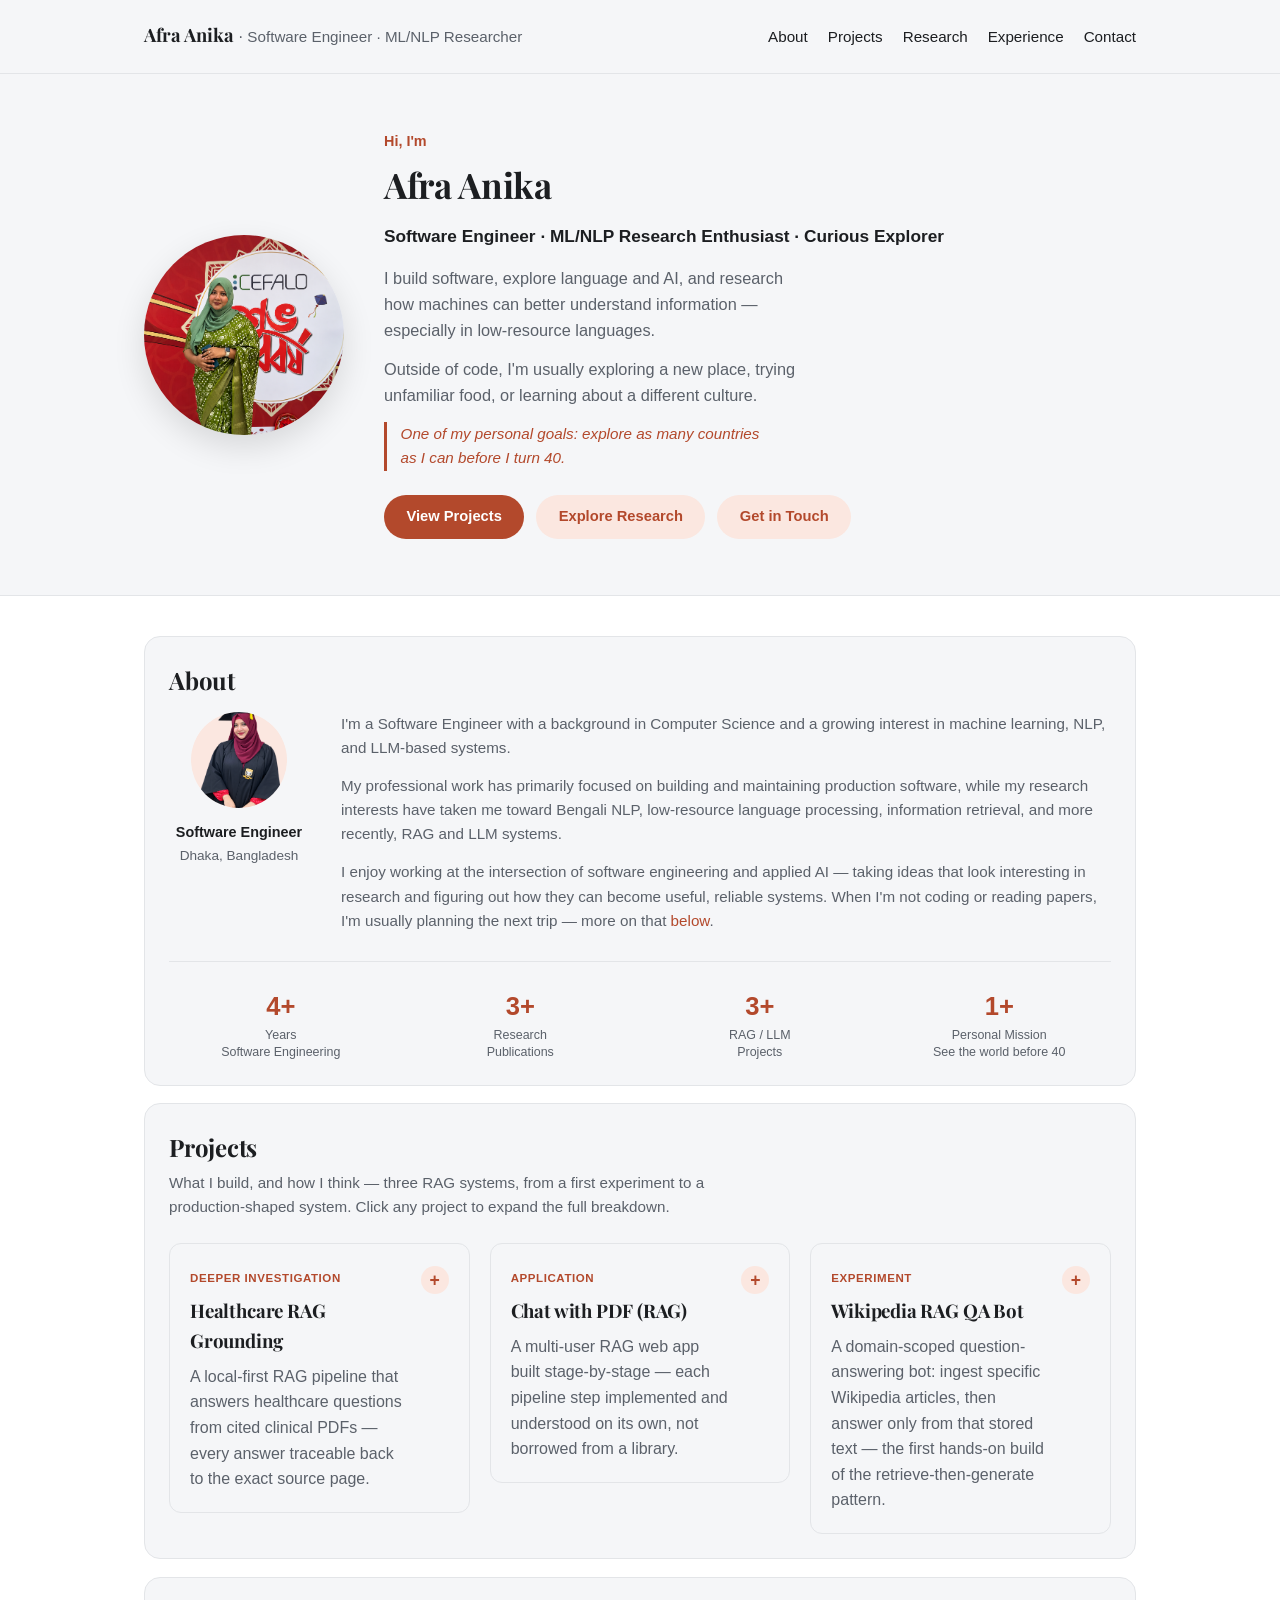
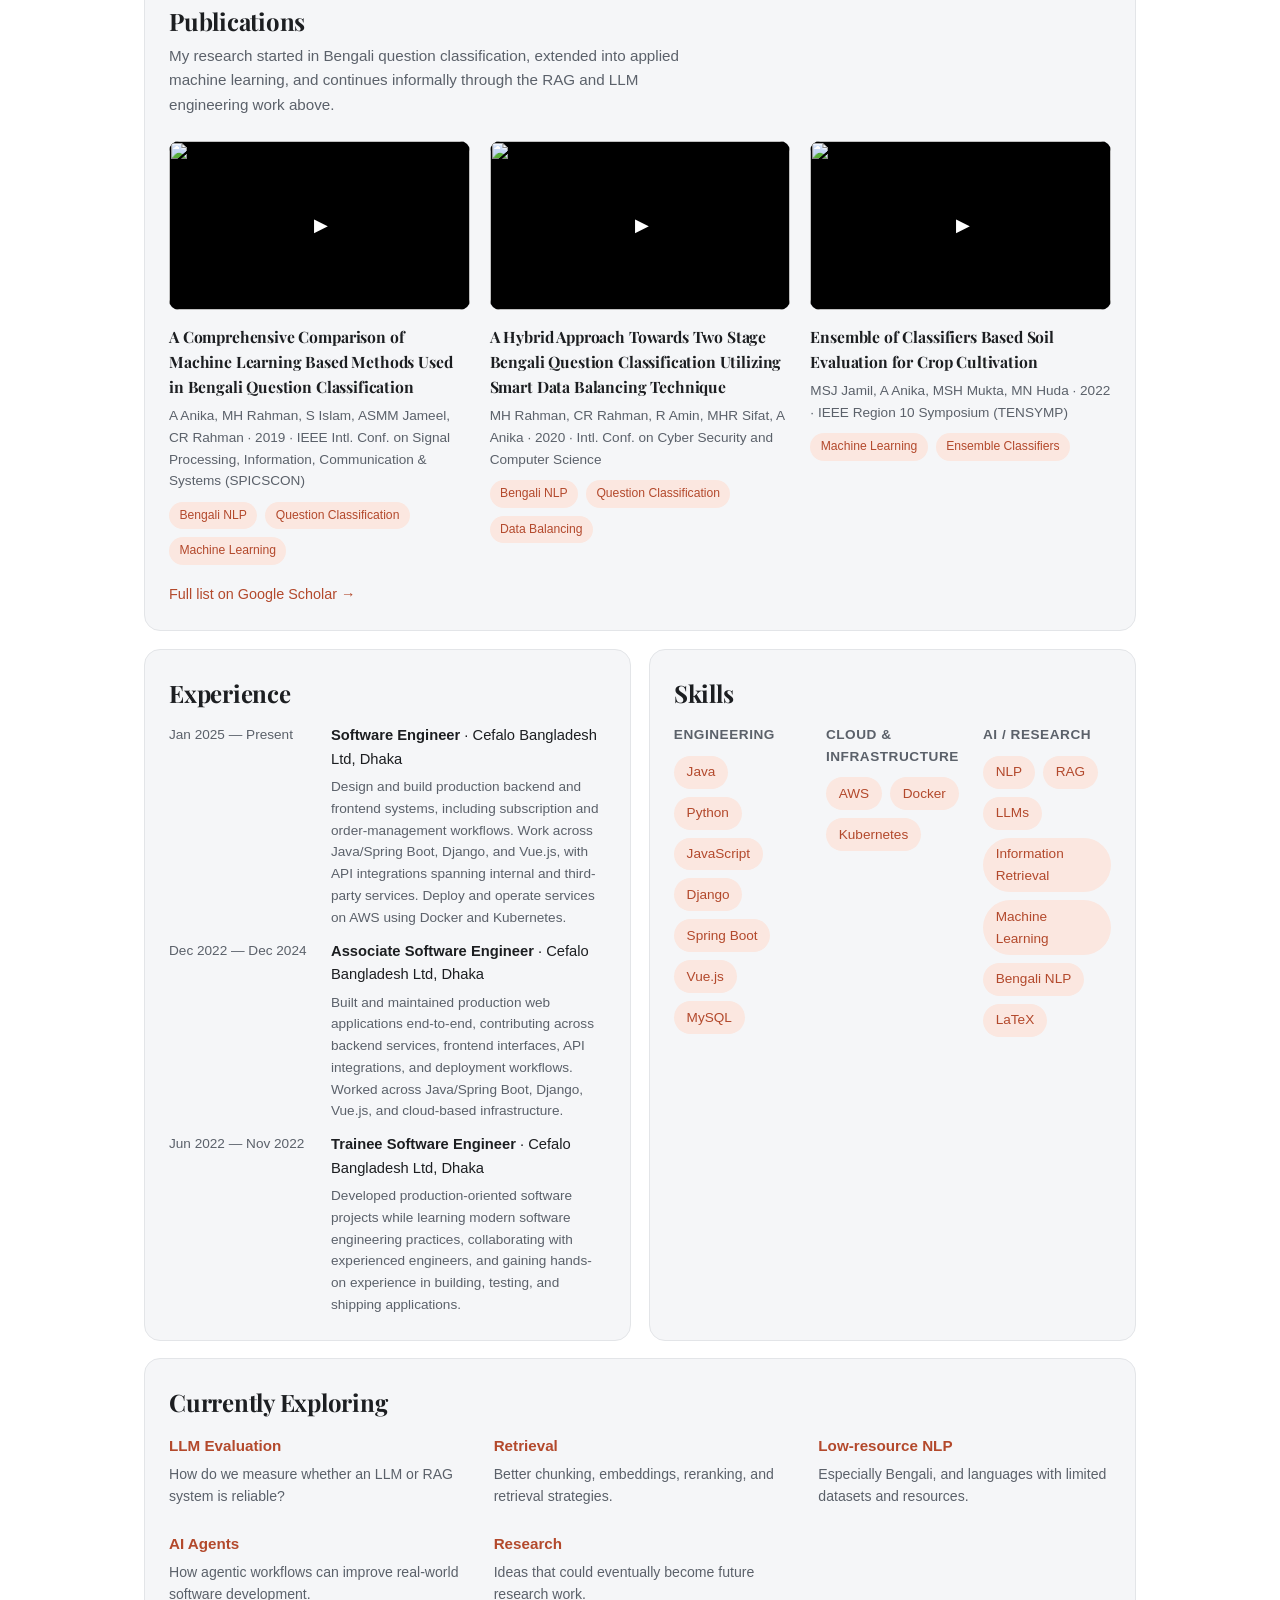
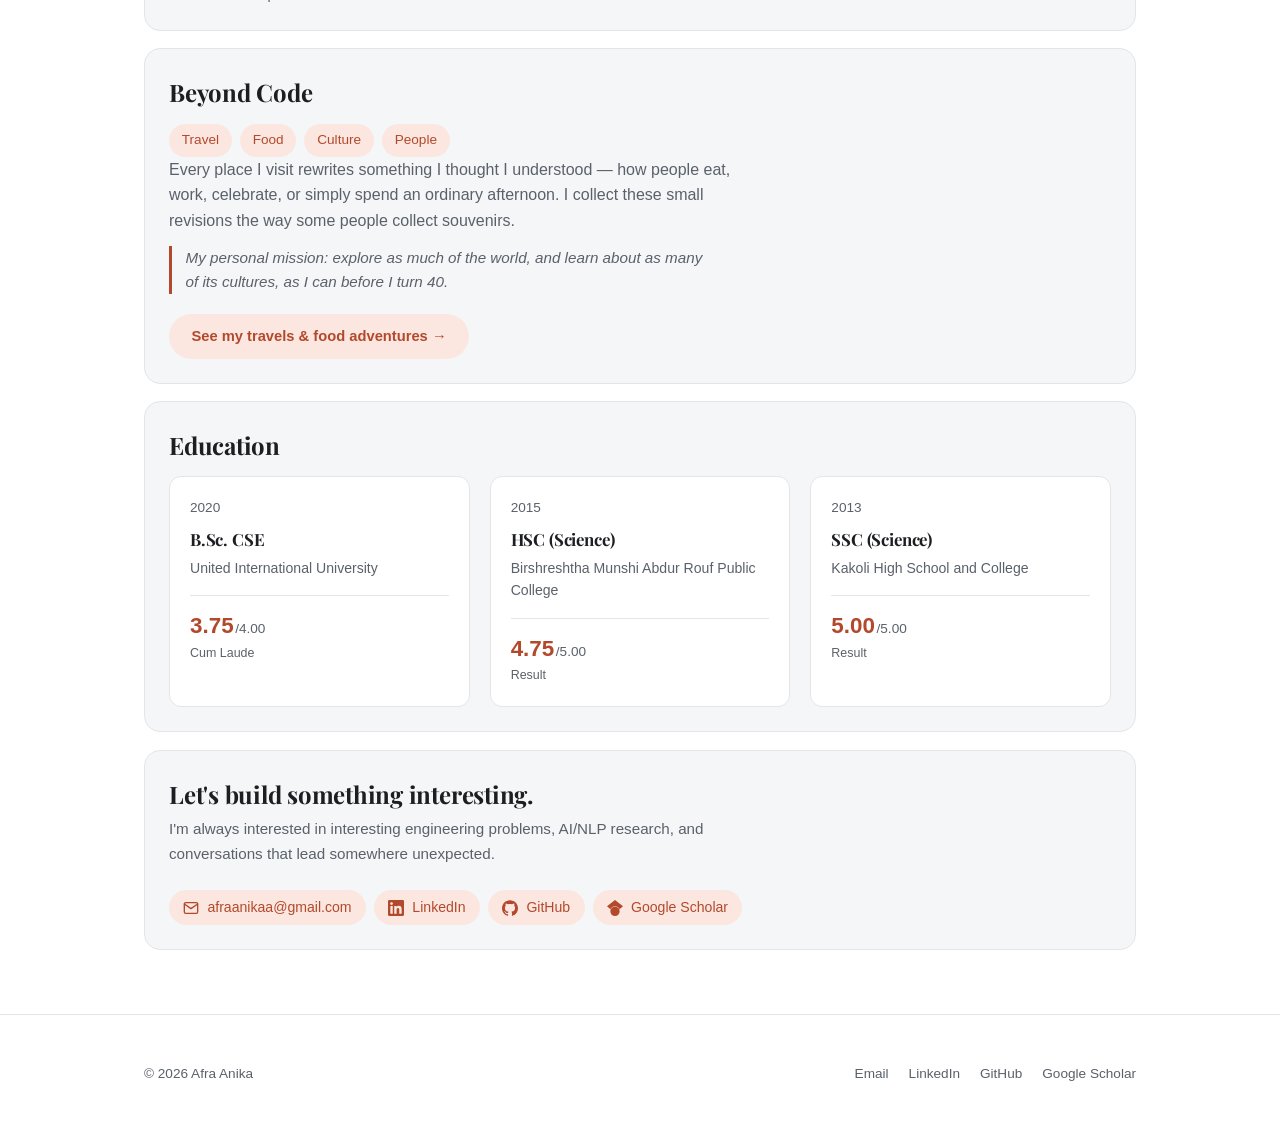
==== commit 95f43afc: "Projects: side-by-side collapsed cards, all closed by default; update Experience copy - All 3 projec" ====
--- a/index.html
+++ b/index.html
@@ -100,9 +100,10 @@
 
     <section id="projects" class="tile tile-projects">
       <h2>Projects</h2>
-      <p class="section-intro">What I build, and how I think — three RAG systems, from a first experiment to a production-shaped system. Click any project for the full breakdown.</p>
-
-      <details class="case-study" open>
+      <p class="section-intro">What I build, and how I think — three RAG systems, from a first experiment to a production-shaped system. Click any project to expand the full breakdown.</p>
+
+      <div class="case-study-grid">
+      <details class="case-study">
         <summary class="case-study-summary-toggle">
           <span class="progression-tag">Deeper Investigation</span>
           <h3>Healthcare RAG Grounding</h3>
@@ -232,6 +233,7 @@
           </div>
         </div>
       </details>
+      </div>
     </section>
 
     <section id="publications" class="tile tile-publications">
@@ -287,20 +289,21 @@
           <span class="cl-date">Jan 2025 — Present</span>
           <div class="cl-body">
             <div class="cl-title"><strong>Software Engineer</strong> · Cefalo Bangladesh Ltd, Dhaka</div>
-            <p class="cl-desc">Design and build production backend and frontend systems, including subscription and order-management workflows, with API integrations across internal and third-party services — working across Java/Spring Boot, Django, and Vue.js, deployed on AWS with Docker and Kubernetes.</p>
+            <p class="cl-desc">Design and build production backend and frontend systems, including subscription and order-management workflows. Work across Java/Spring Boot, Django, and Vue.js, with API integrations spanning internal and third-party services. Deploy and operate services on AWS using Docker and Kubernetes.</p>
           </div>
         </li>
         <li>
           <span class="cl-date">Dec 2022 — Dec 2024</span>
           <div class="cl-body">
             <div class="cl-title"><strong>Associate Software Engineer</strong> · Cefalo Bangladesh Ltd, Dhaka</div>
-            <p class="cl-desc">Built and maintained production web applications end-to-end, contributing across backend services, frontend interfaces, and deployment pipelines.</p>
+            <p class="cl-desc">Built and maintained production web applications end-to-end, contributing across backend services, frontend interfaces, API integrations, and deployment workflows. Worked across Java/Spring Boot, Django, Vue.js, and cloud-based infrastructure.</p>
           </div>
         </li>
         <li>
           <span class="cl-date">Jun 2022 — Nov 2022</span>
           <div class="cl-body">
             <div class="cl-title"><strong>Trainee Software Engineer</strong> · Cefalo Bangladesh Ltd, Dhaka</div>
+            <p class="cl-desc">Developed production-oriented software projects while learning modern software engineering practices, collaborating with experienced engineers, and gaining hands-on experience in building, testing, and shipping applications.</p>
           </div>
         </li>
       </ul>
--- a/css/style.css
+++ b/css/style.css
@@ -271,16 +271,36 @@
 
 /* Featured project case study */
 
+.case-study-grid {
+  display: grid;
+  grid-template-columns: repeat(3, 1fr);
+  grid-auto-flow: dense;
+  gap: 1.25rem;
+  align-items: start;
+}
+
+/* When a card is open, reshape to 2 columns so the two remaining
+   collapsed cards fill a row evenly instead of leaving a leftover
+   empty column (grid tracks don't redistribute space like flex does). */
+.case-study-grid:has(.case-study[open]) {
+  grid-template-columns: repeat(2, 1fr);
+}
+
+@media (max-width: 780px) {
+  .case-study-grid,
+  .case-study-grid:has(.case-study[open]) {
+    grid-template-columns: 1fr;
+  }
+}
+
 .case-study {
-  margin-bottom: 2rem;
-  padding-bottom: 2rem;
-  border-bottom: 1px solid var(--border);
-}
-
-.case-study:last-of-type {
-  margin-bottom: 0;
-  padding-bottom: 0;
-  border-bottom: none;
+  border: 1px solid var(--border);
+  border-radius: 12px;
+  padding: 1.25rem;
+}
+
+.case-study[open] {
+  grid-column: 1 / -1;
 }
 
 .case-study-summary-toggle {
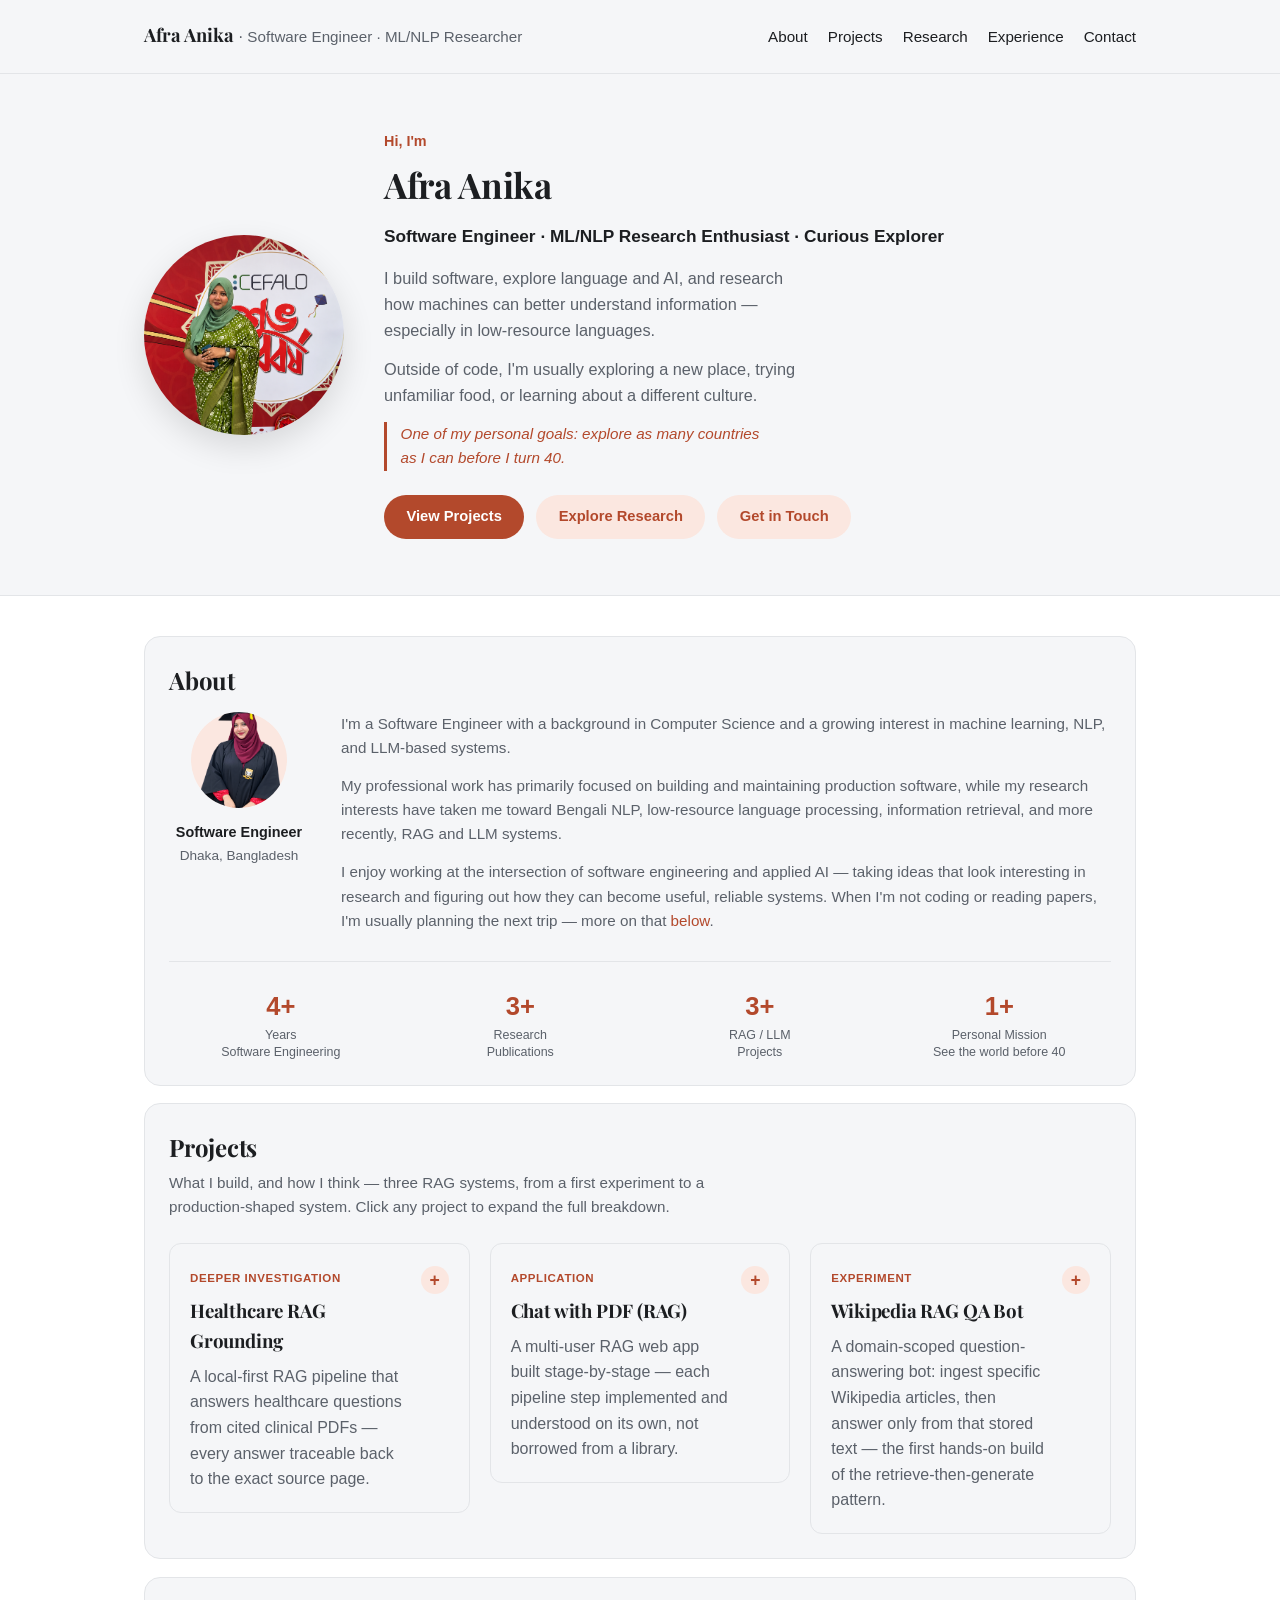
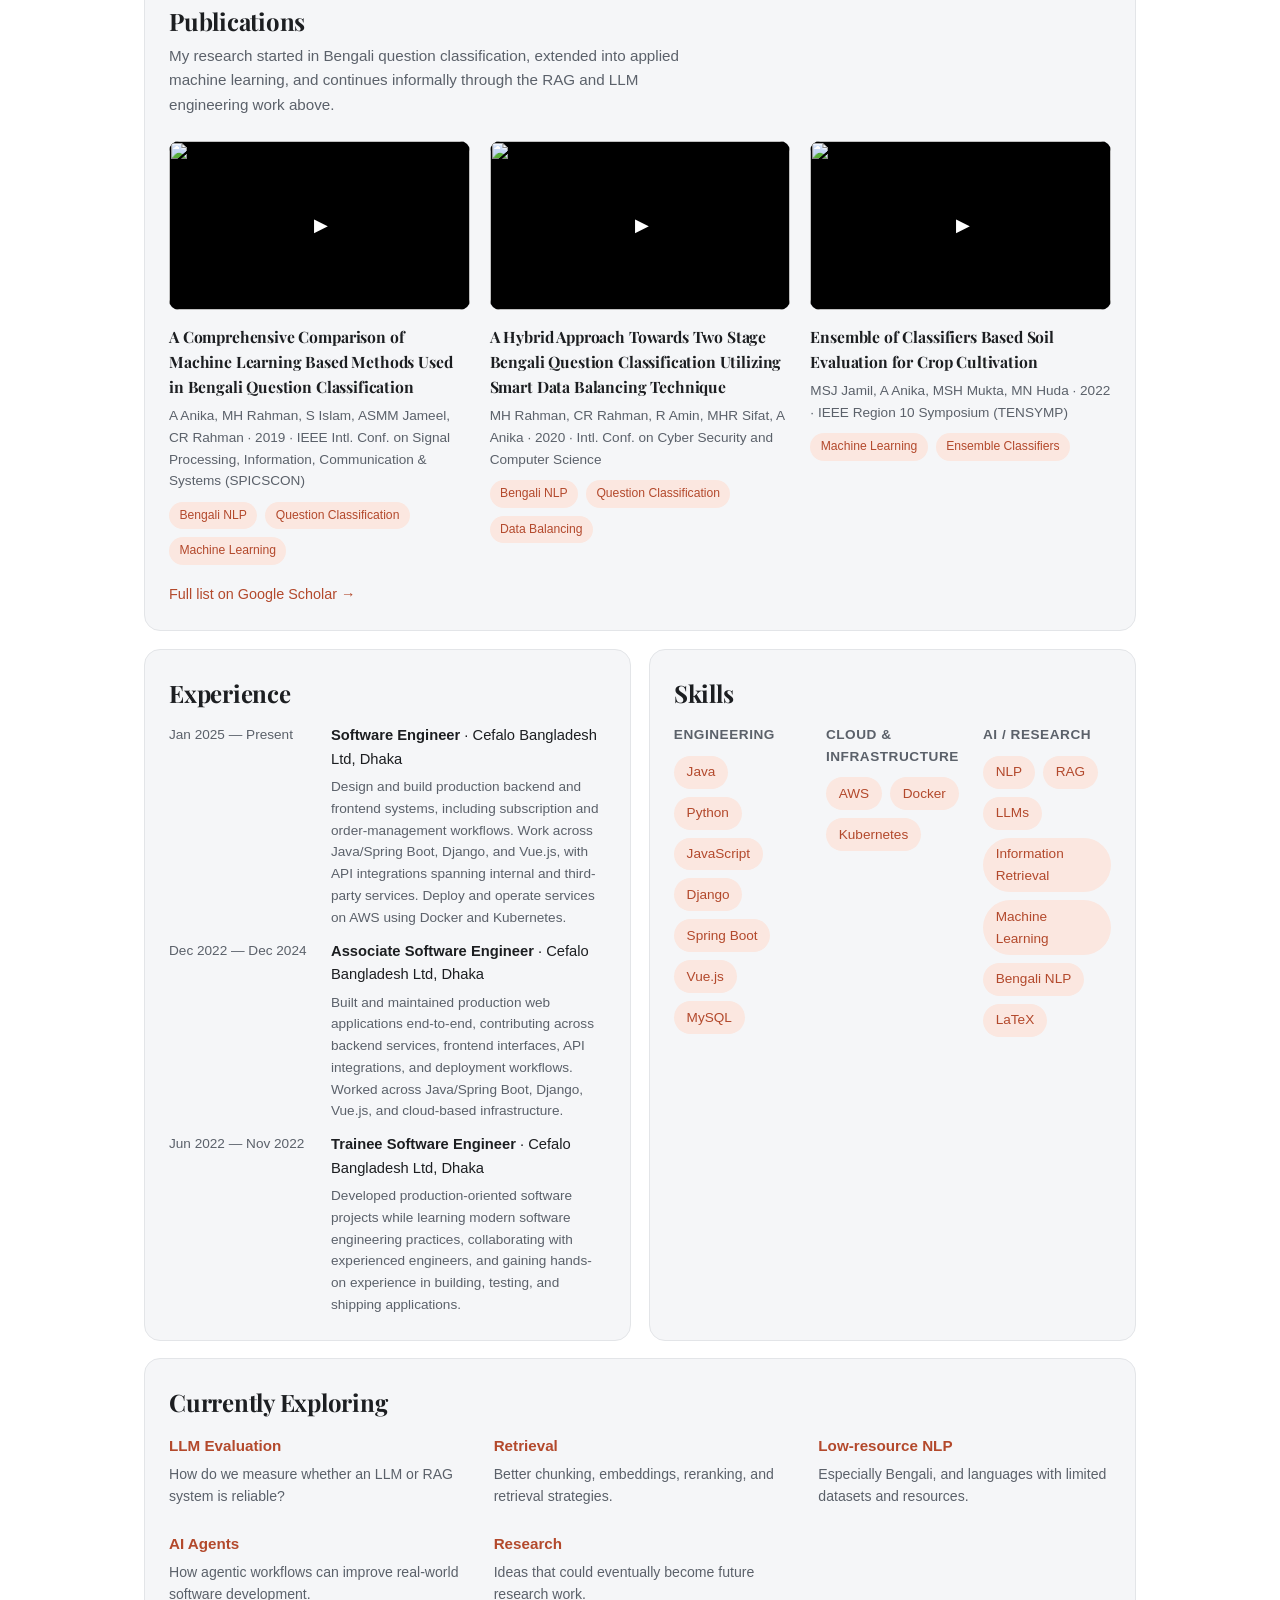
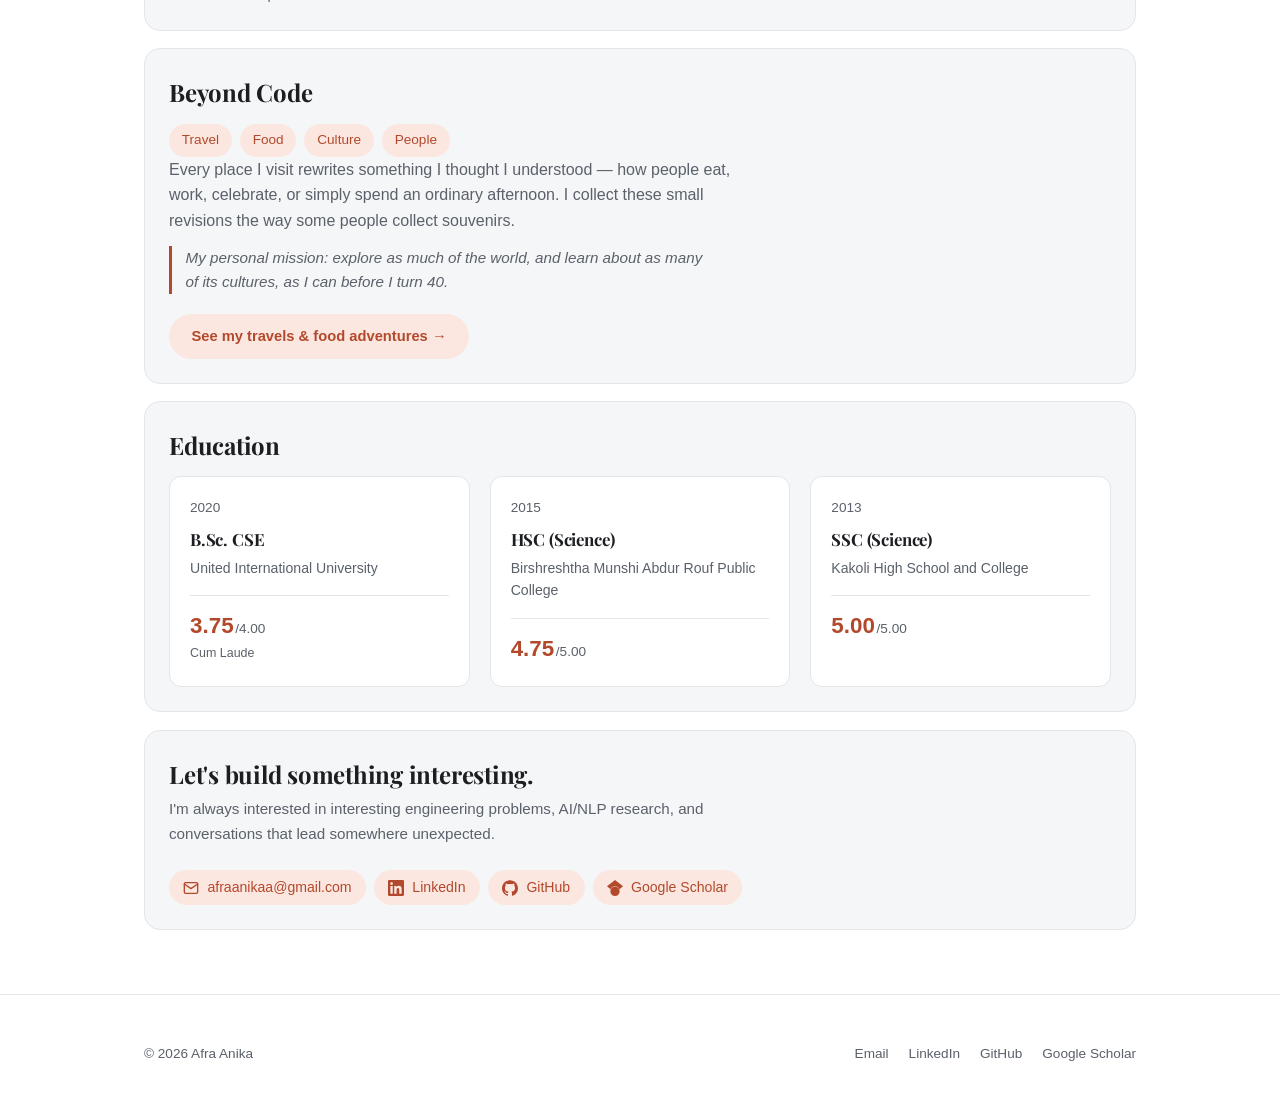
==== commit 4ed0337e: "Remove "Result" label from HSC/SSC education cards" ====
--- a/index.html
+++ b/index.html
@@ -404,7 +404,6 @@
           <p class="education-institution">Birshreshtha Munshi Abdur Rouf Public College</p>
           <div class="education-result">
             <span class="stat-number">4.75<span class="education-result-scale">/5.00</span></span>
-            <span class="stat-label">Result</span>
           </div>
         </article>
         <article class="education-card">
@@ -413,7 +412,6 @@
           <p class="education-institution">Kakoli High School and College</p>
           <div class="education-result">
             <span class="stat-number">5.00<span class="education-result-scale">/5.00</span></span>
-            <span class="stat-label">Result</span>
           </div>
         </article>
       </div>
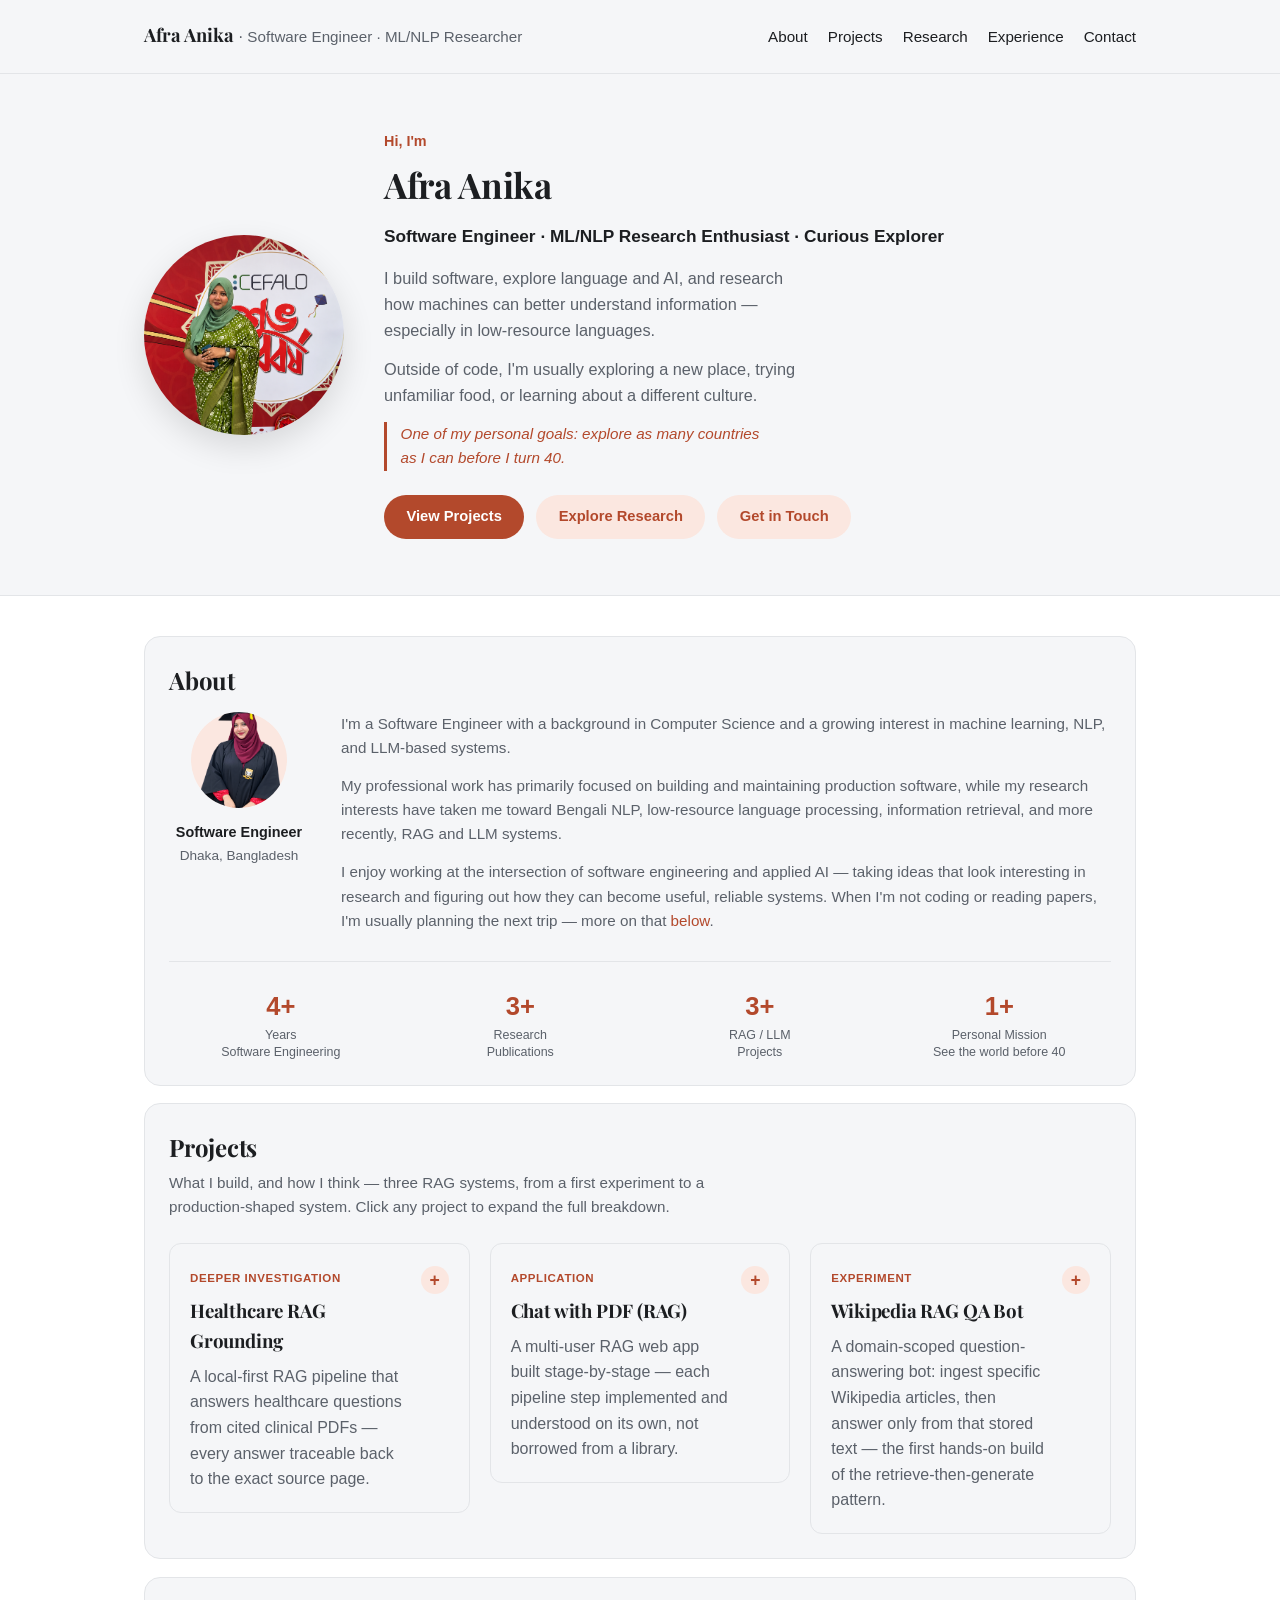
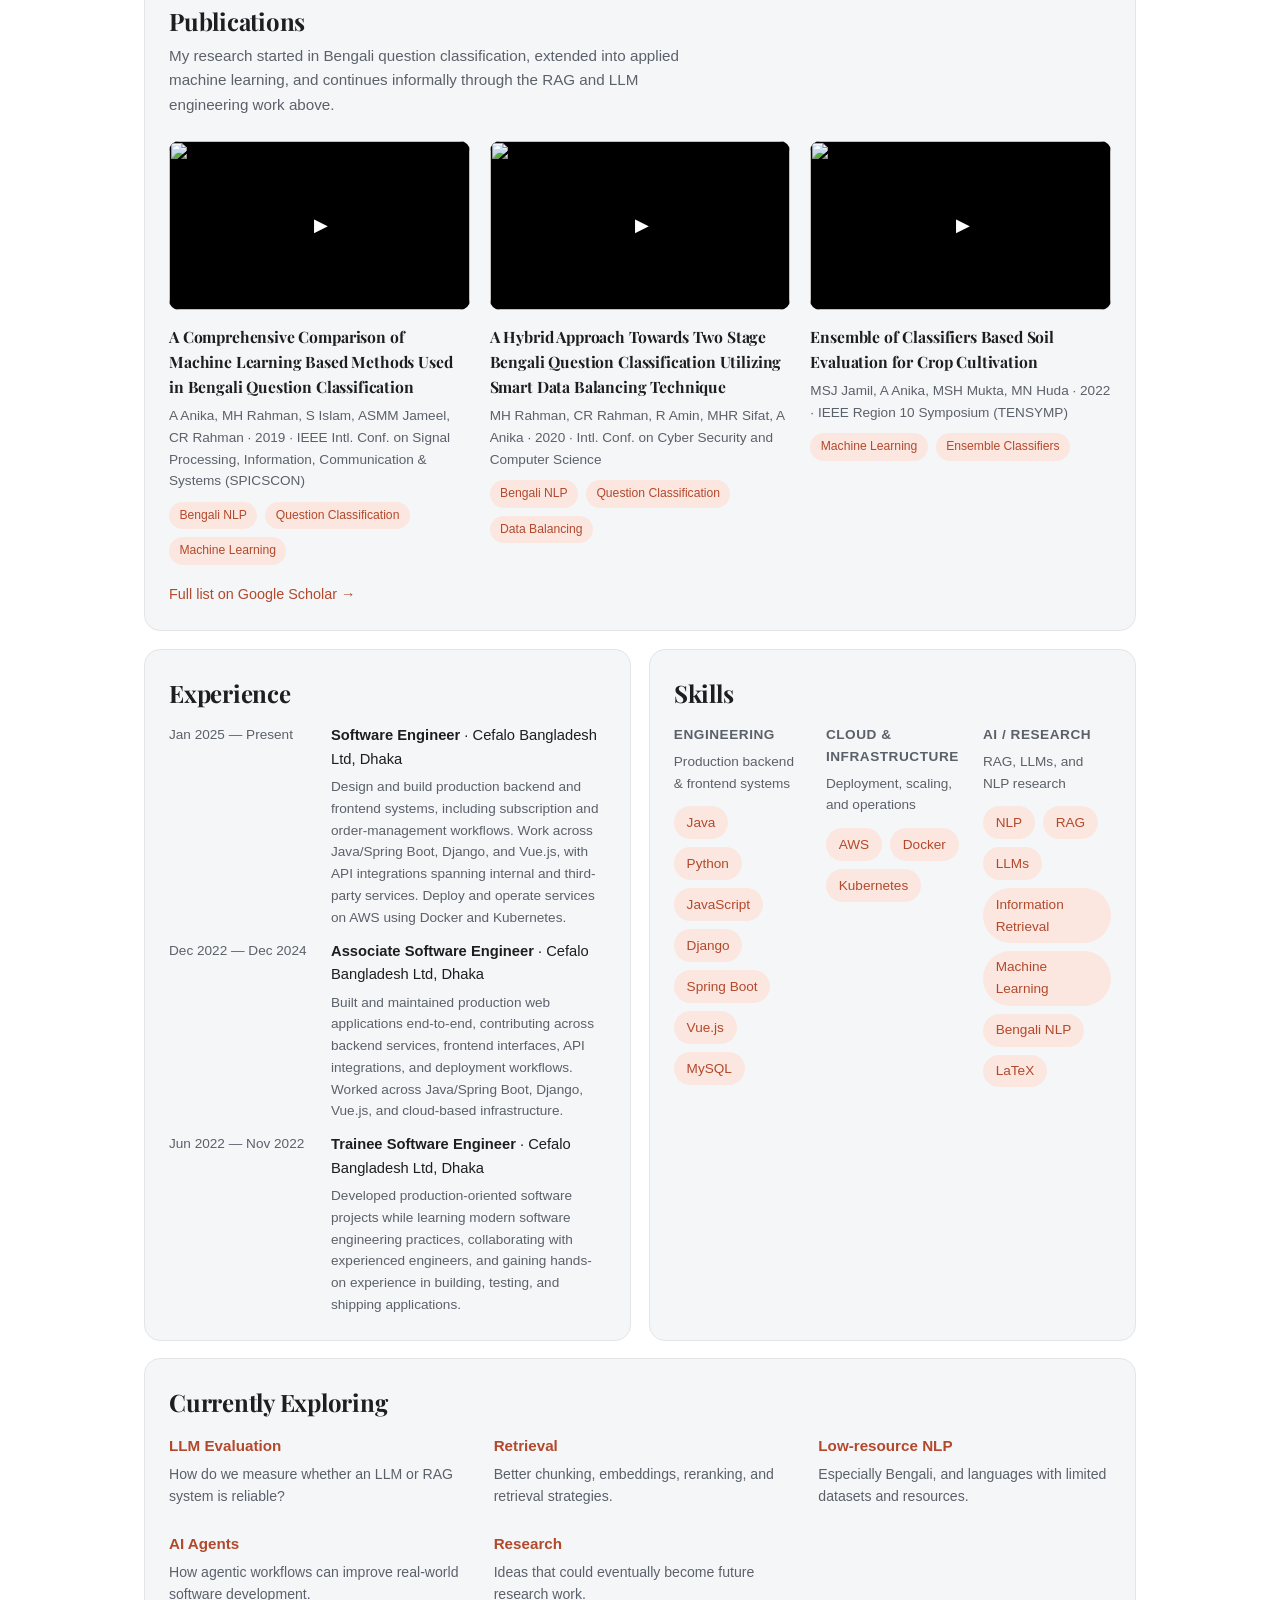
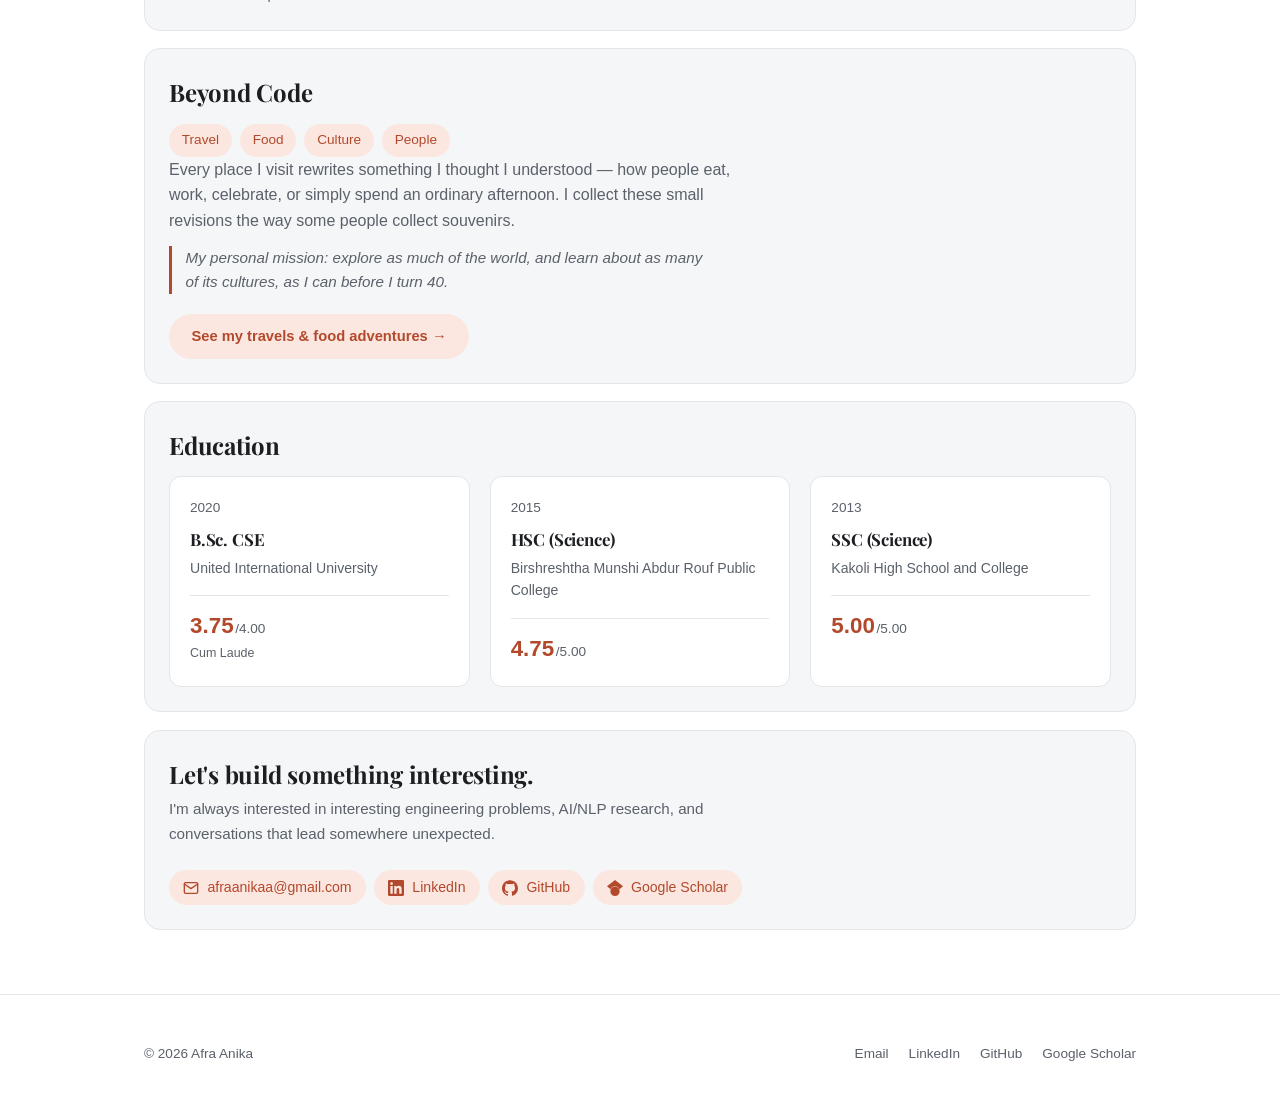
==== commit 423a44c0: "Add one-line context under each Skills category heading" ====
--- a/index.html
+++ b/index.html
@@ -314,6 +314,7 @@
       <div class="skill-groups">
         <div class="skill-group">
           <h4>Engineering</h4>
+          <p class="skill-group-desc">Production backend &amp; frontend systems</p>
           <ul class="chips">
             <li>Java</li>
             <li>Python</li>
@@ -326,6 +327,7 @@
         </div>
         <div class="skill-group">
           <h4>Cloud &amp; Infrastructure</h4>
+          <p class="skill-group-desc">Deployment, scaling, and operations</p>
           <ul class="chips">
             <li>AWS</li>
             <li>Docker</li>
@@ -334,6 +336,7 @@
         </div>
         <div class="skill-group">
           <h4>AI / Research</h4>
+          <p class="skill-group-desc">RAG, LLMs, and NLP research</p>
           <ul class="chips">
             <li>NLP</li>
             <li>RAG</li>
--- a/css/style.css
+++ b/css/style.css
@@ -437,7 +437,13 @@
   text-transform: uppercase;
   letter-spacing: 0.04em;
   color: var(--text-muted);
-  margin: 0 0 0.6rem;
+  margin: 0 0 0.3rem;
+}
+
+.skill-group-desc {
+  margin: 0 0 0.75rem;
+  color: var(--text-muted);
+  font-size: 0.85rem;
 }
 
 @media (max-width: 780px) {
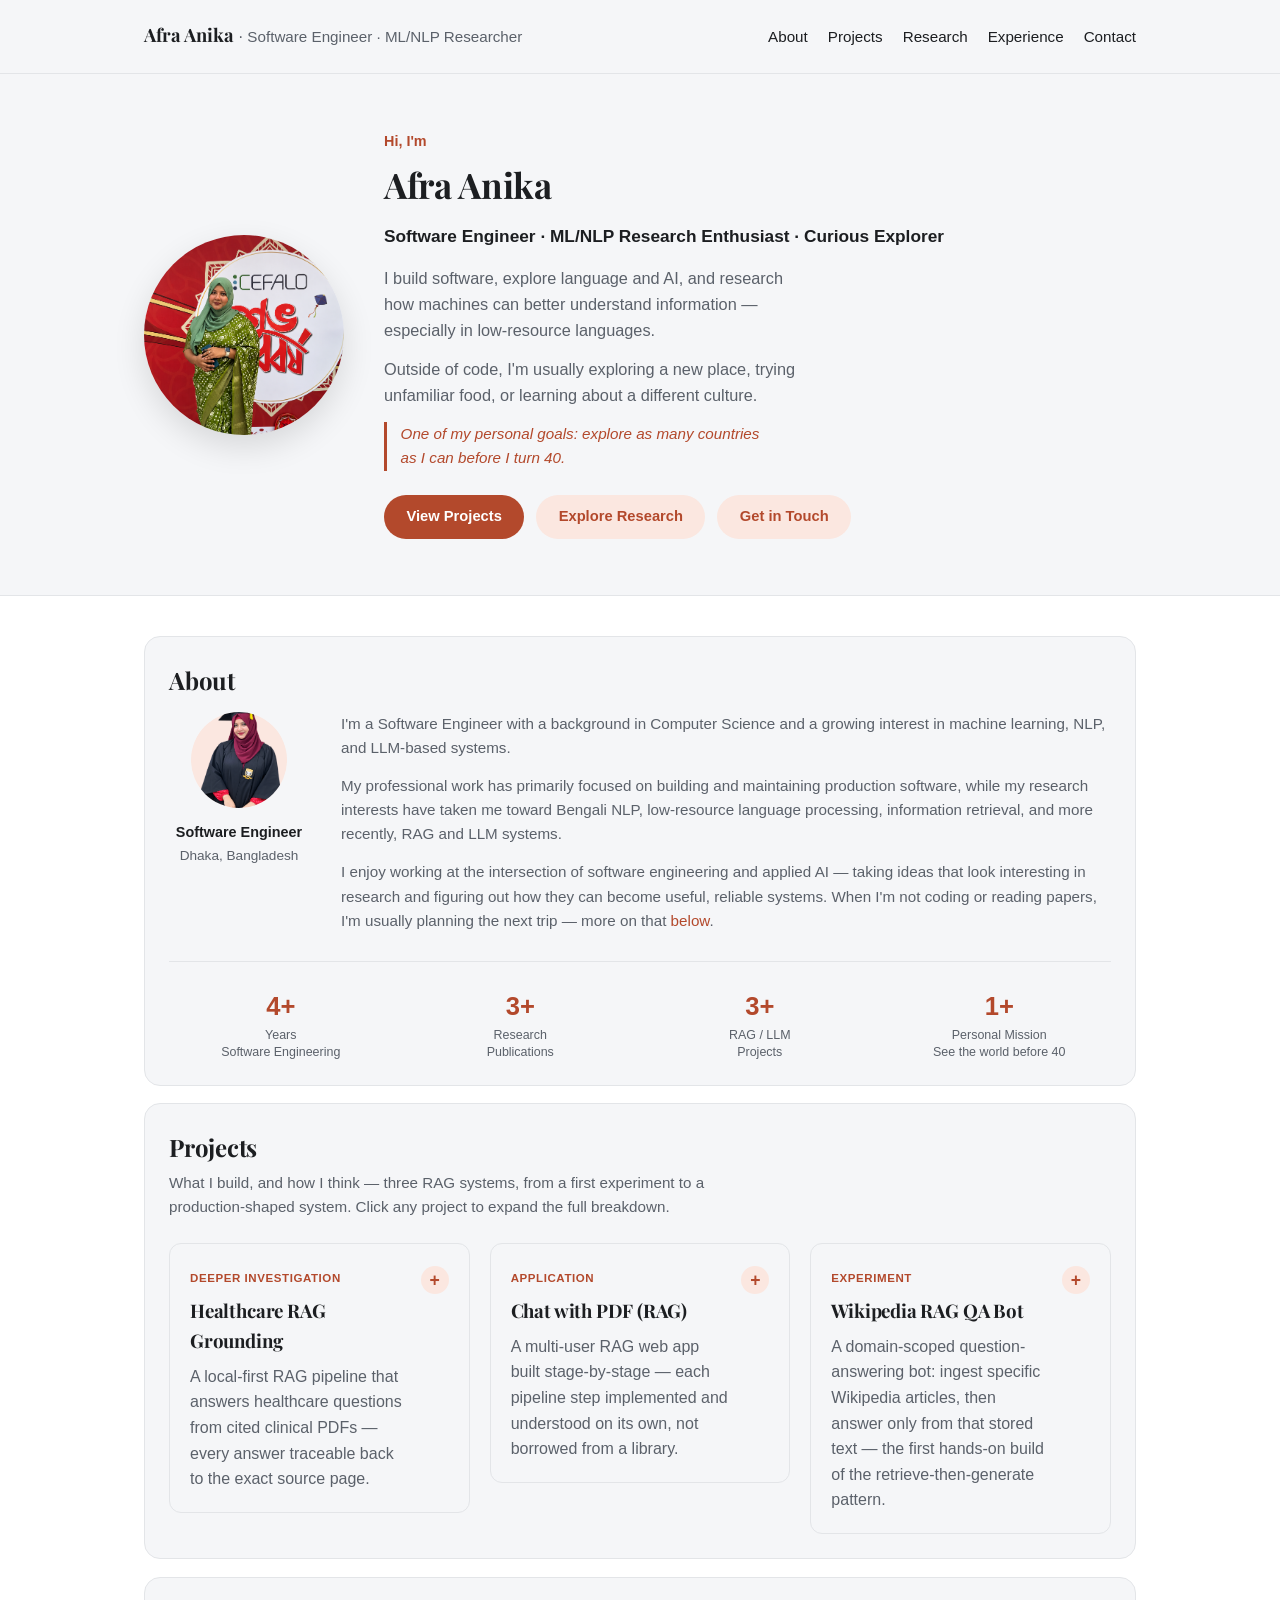
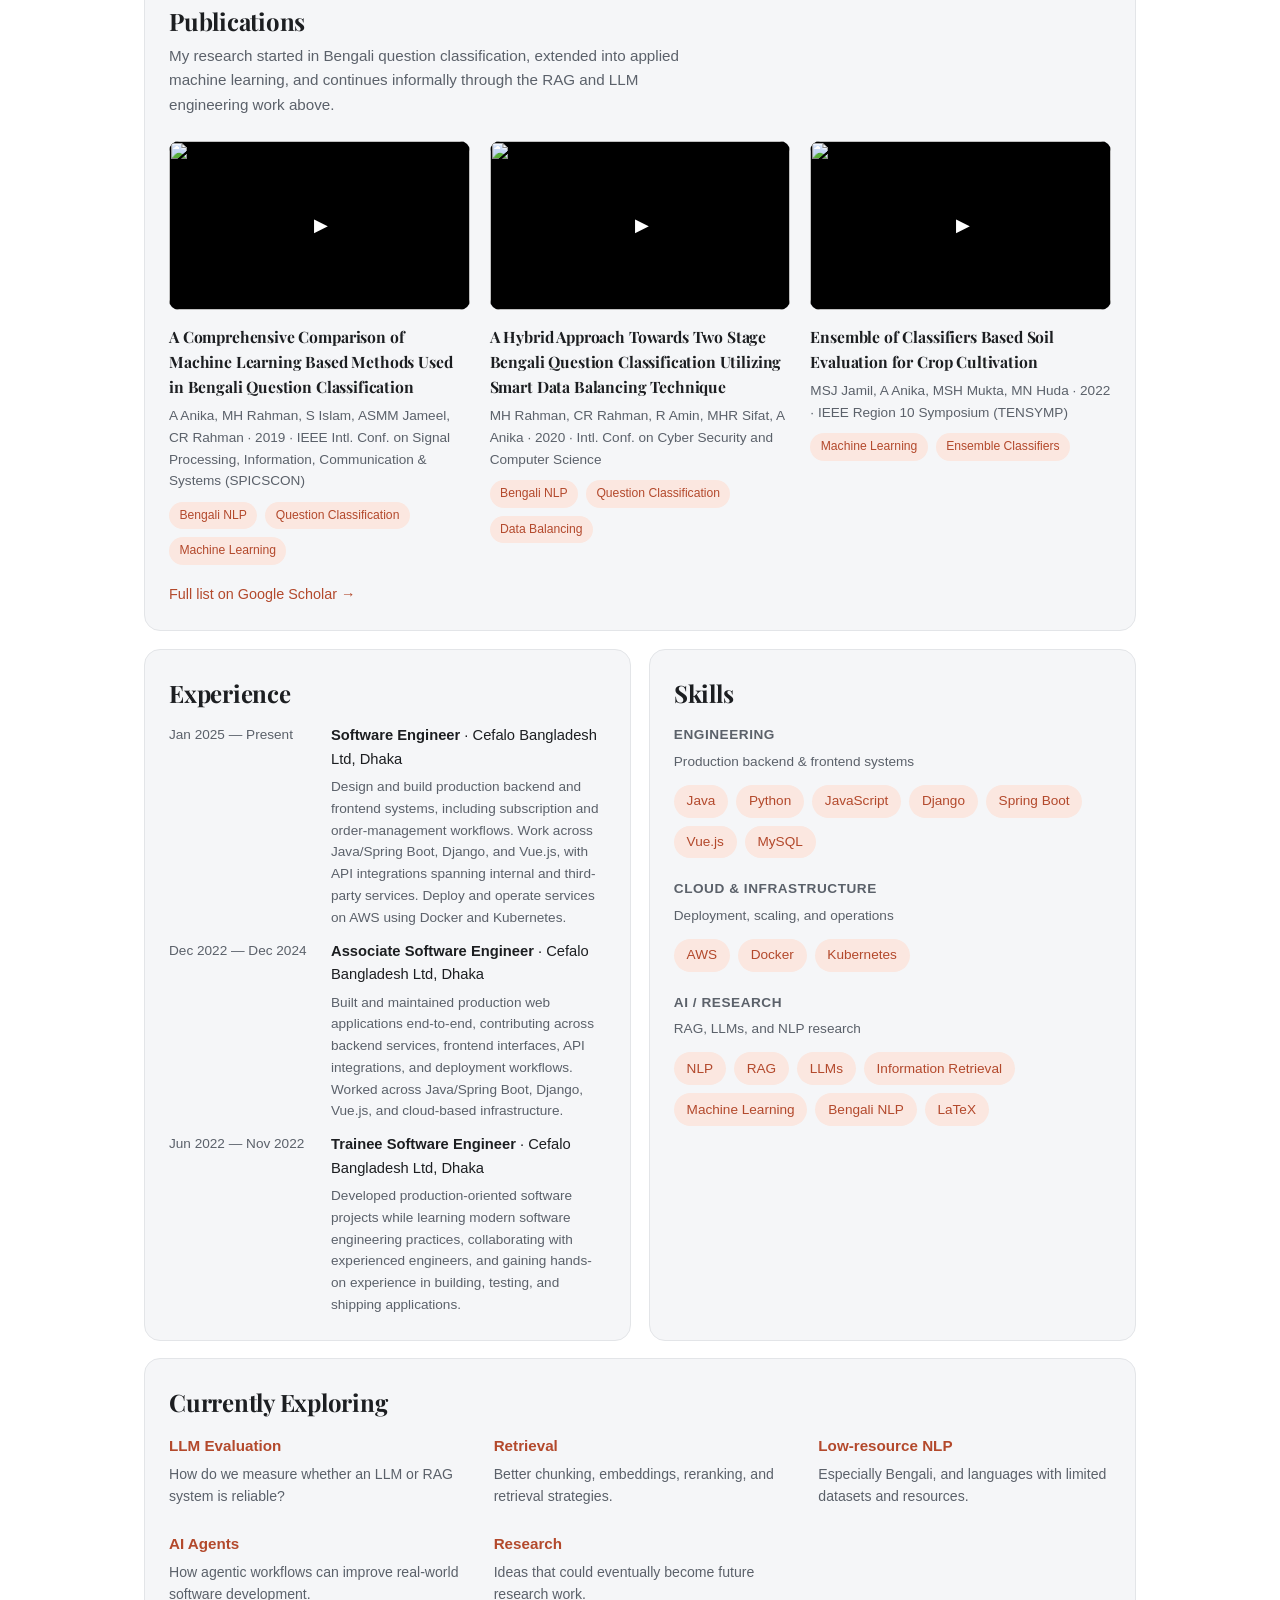
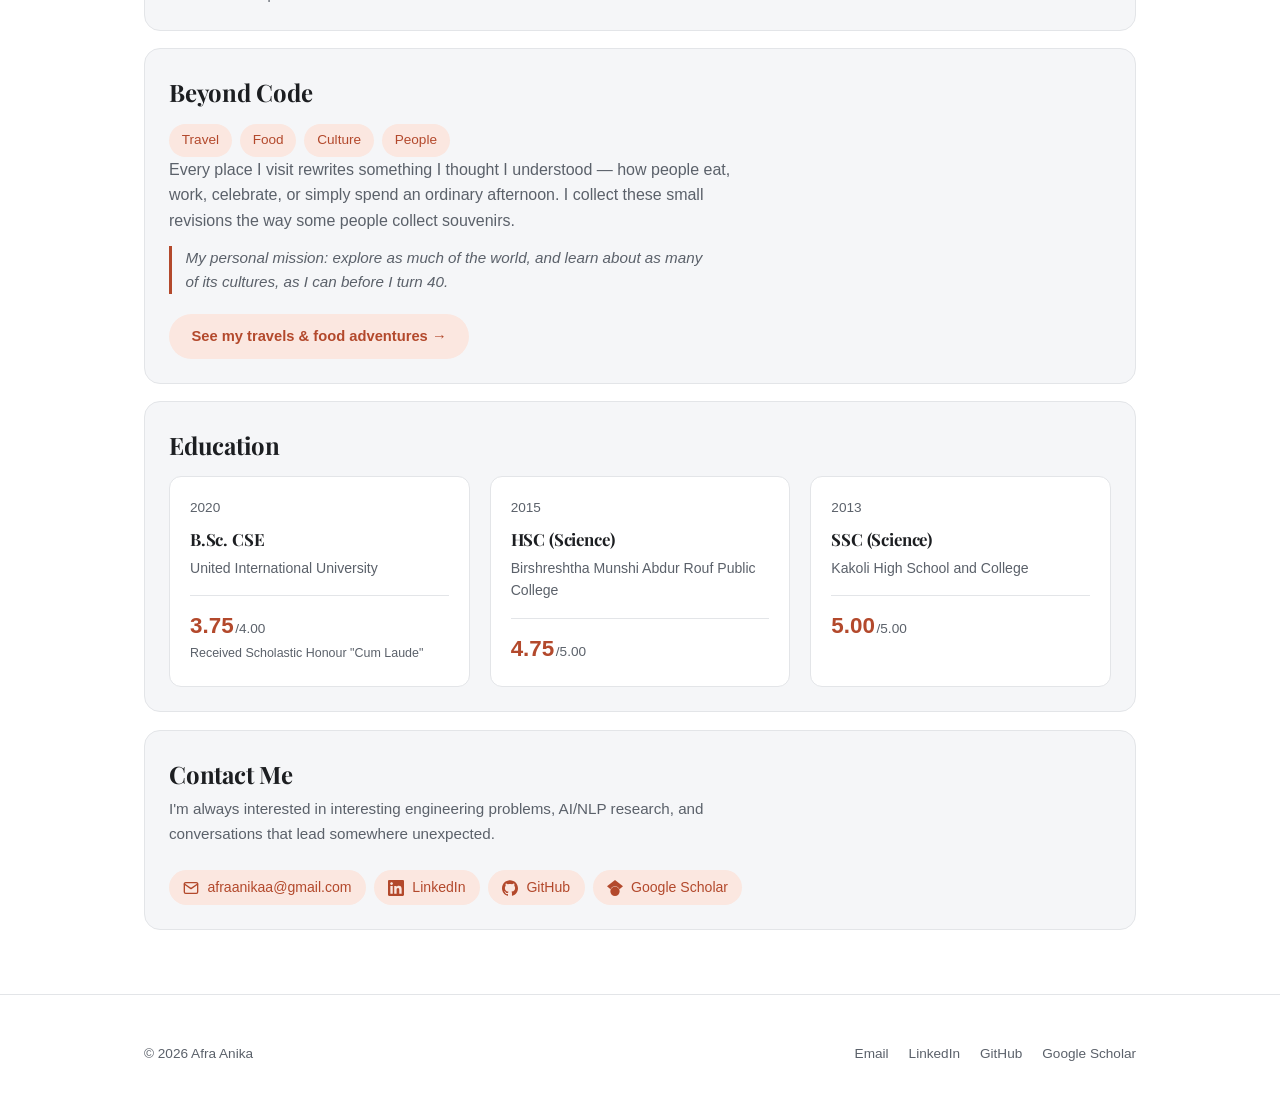
==== commit 7dcc0366: "Update Cum Laude label and Contact section heading - Education stat label now reads 'Received Schola" ====
--- a/index.html
+++ b/index.html
@@ -398,7 +398,7 @@
           <p class="education-institution">United International University</p>
           <div class="education-result">
             <span class="stat-number">3.75<span class="education-result-scale">/4.00</span></span>
-            <span class="stat-label">Cum Laude</span>
+            <span class="stat-label">Received Scholastic Honour "Cum Laude"</span>
           </div>
         </article>
         <article class="education-card">
@@ -421,7 +421,7 @@
     </section>
 
     <section id="contact" class="tile tile-contact">
-      <h2>Let's build something interesting.</h2>
+      <h2>Contact Me</h2>
       <p class="section-intro">I'm always interested in interesting engineering problems, AI/NLP research, and conversations that lead somewhere unexpected.</p>
       <ul class="chips chips-links">
         <li>
--- a/css/style.css
+++ b/css/style.css
@@ -426,8 +426,8 @@
 
 .skill-groups {
   display: grid;
-  grid-template-columns: repeat(3, 1fr);
-  gap: 1.5rem;
+  grid-template-columns: 1fr;
+  gap: 1.25rem;
 }
 
 .skill-group h4 {
@@ -444,12 +444,6 @@
   margin: 0 0 0.75rem;
   color: var(--text-muted);
   font-size: 0.85rem;
-}
-
-@media (max-width: 780px) {
-  .skill-groups {
-    grid-template-columns: 1fr;
-  }
 }
 
 /* Currently exploring */
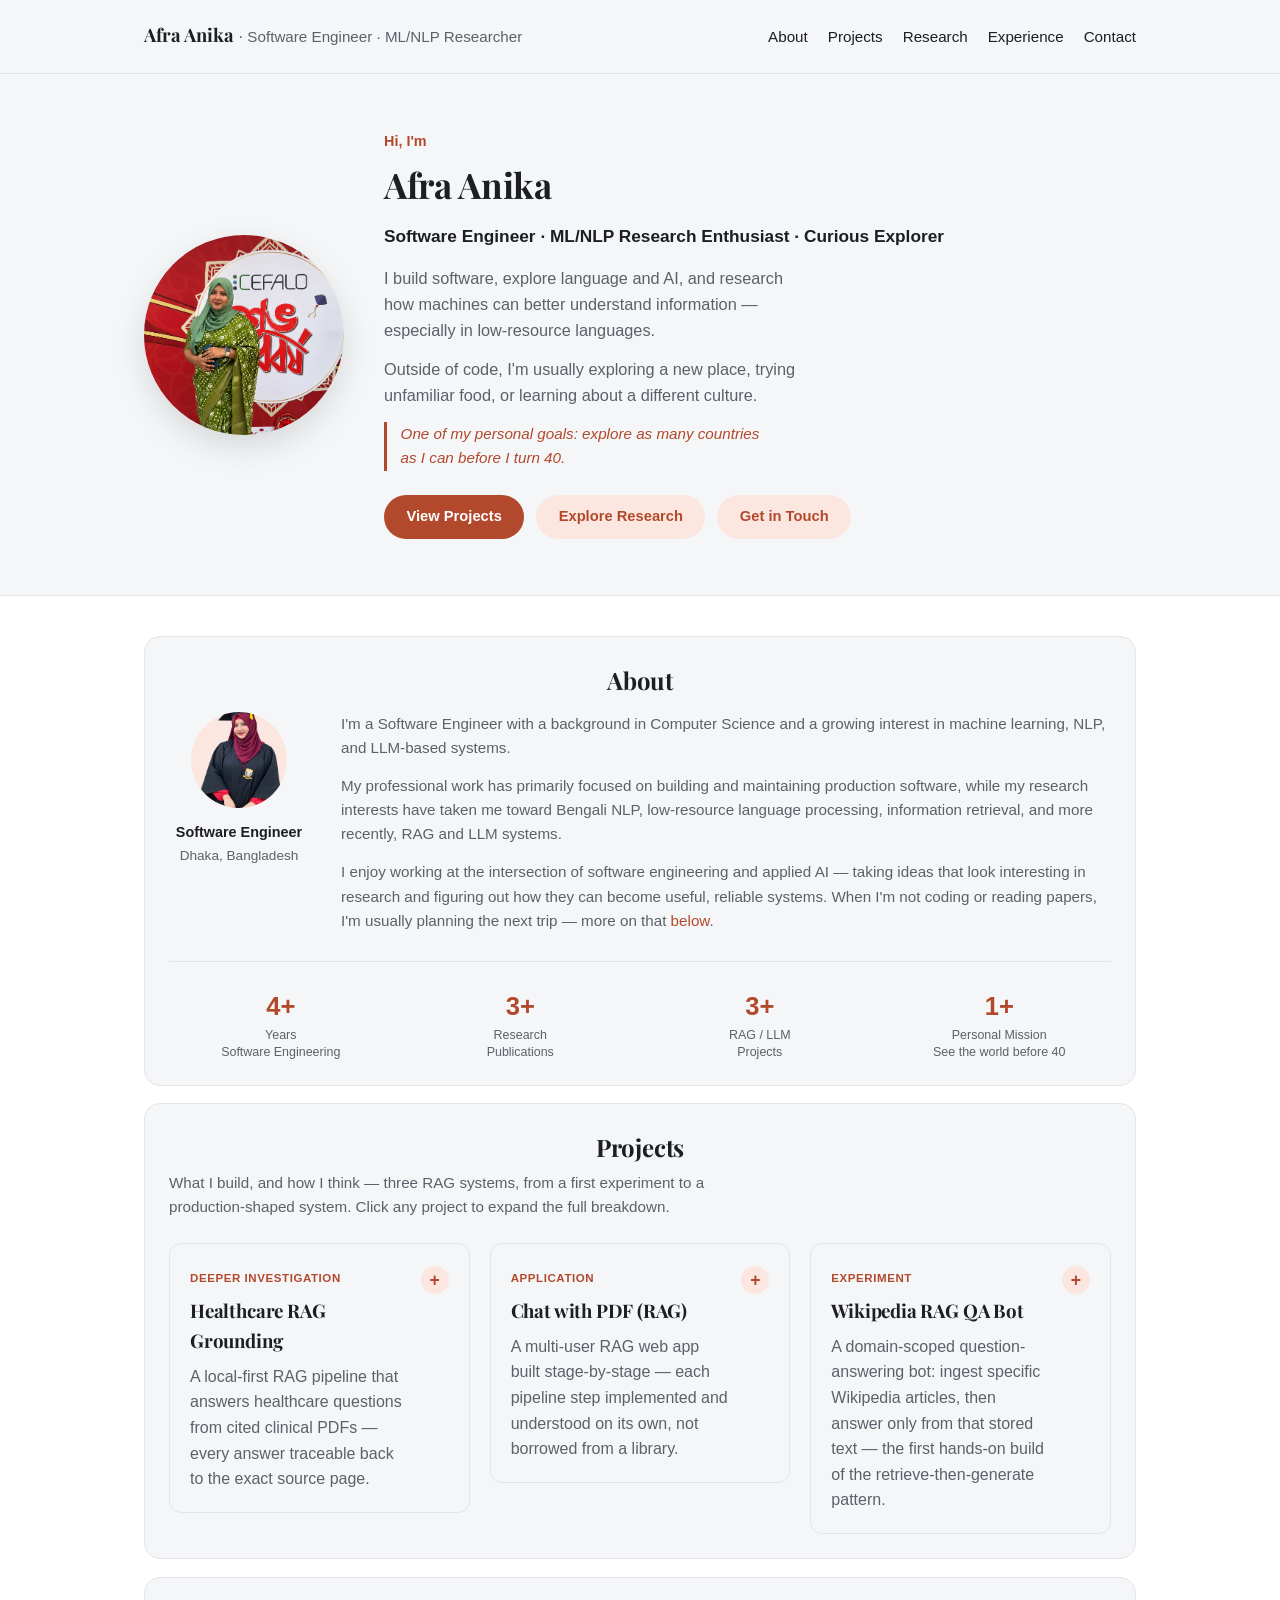
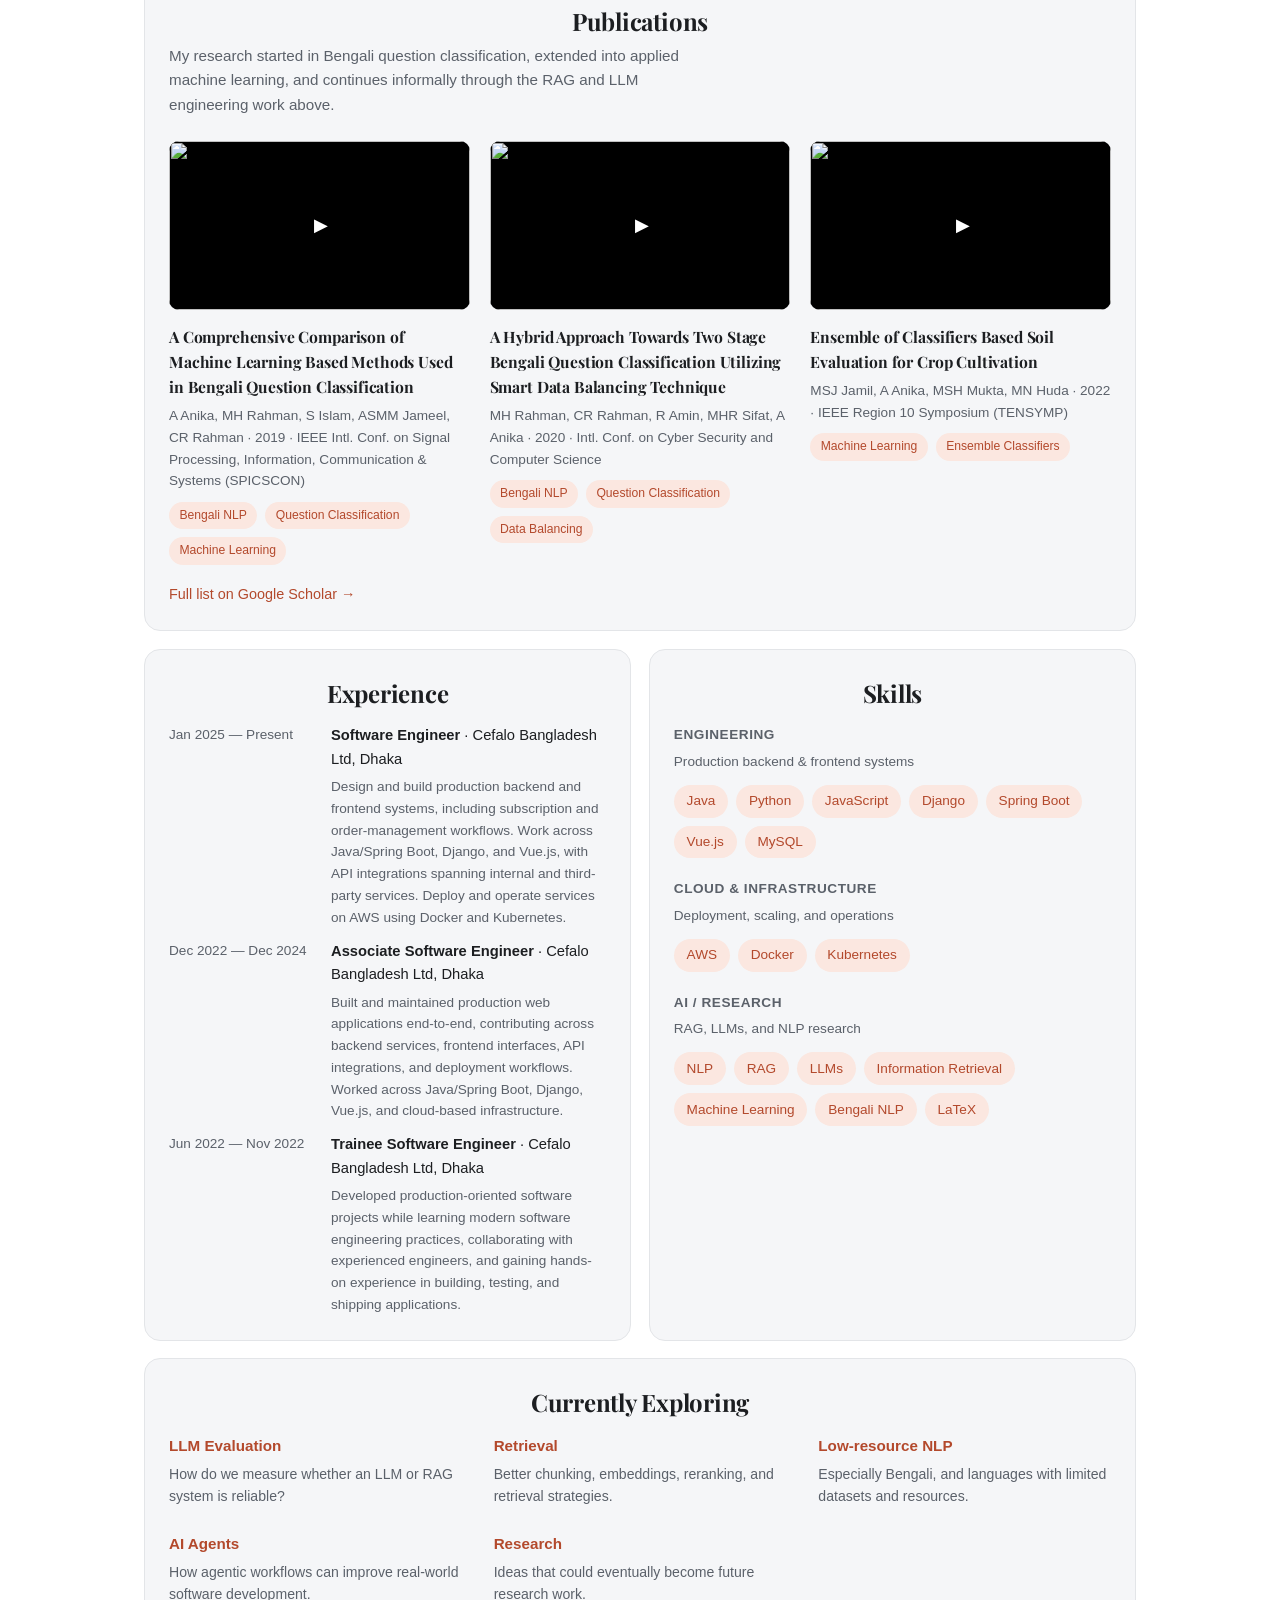
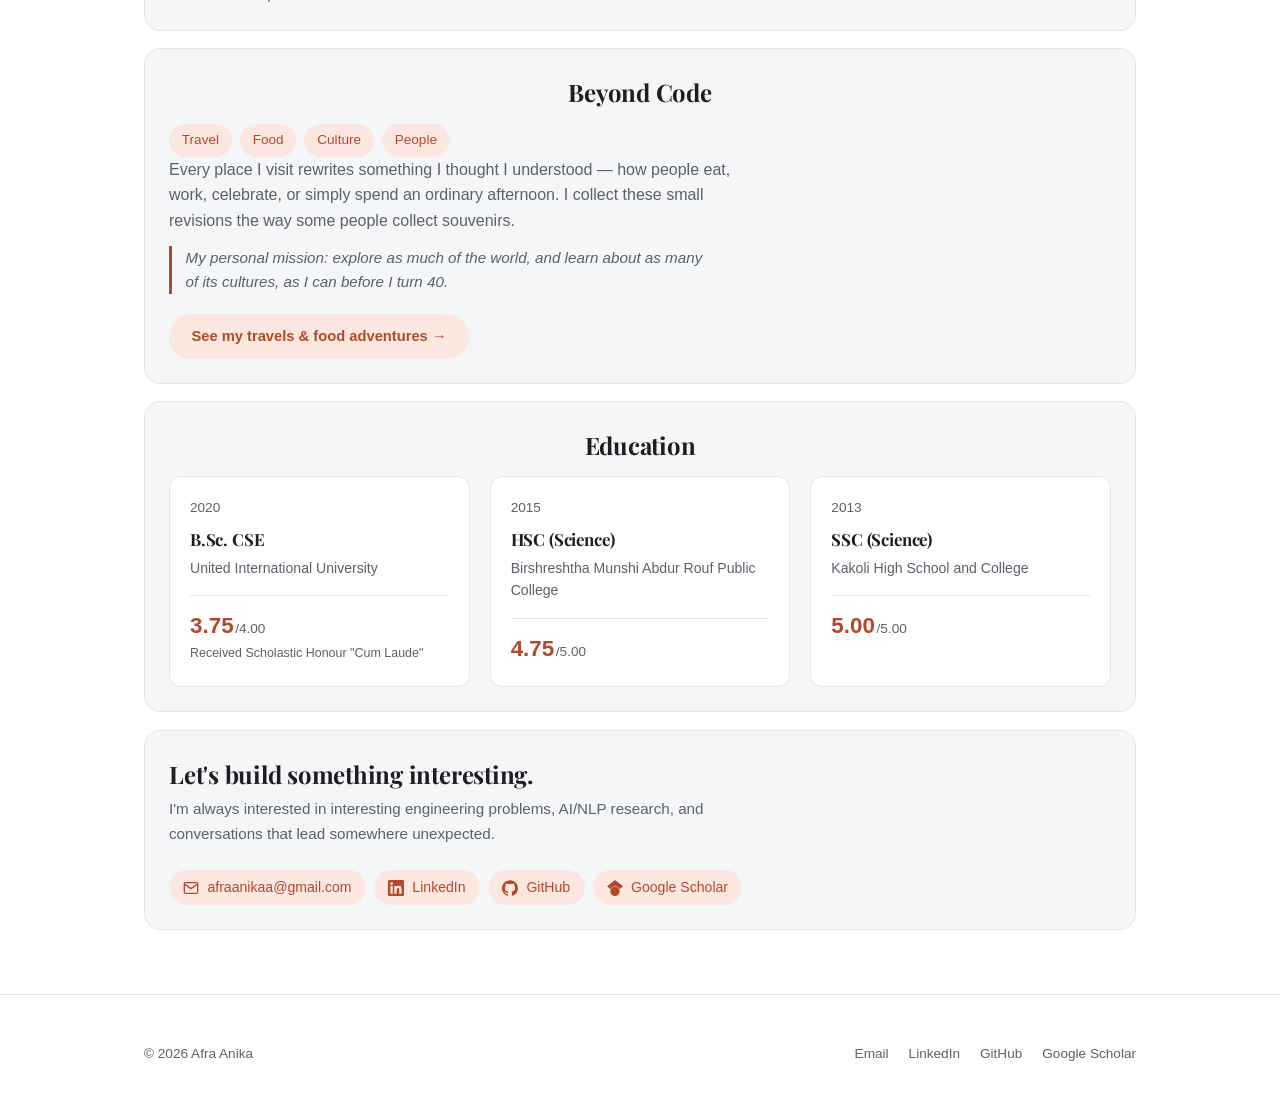
==== commit e8587437: "Revert Contact heading; center other section headings - Contact heading reverted to "Let's build som" ====
--- a/index.html
+++ b/index.html
@@ -421,7 +421,7 @@
     </section>
 
     <section id="contact" class="tile tile-contact">
-      <h2>Contact Me</h2>
+      <h2>Let's build something interesting.</h2>
       <p class="section-intro">I'm always interested in interesting engineering problems, AI/NLP research, and conversations that lead somewhere unexpected.</p>
       <ul class="chips chips-links">
         <li>
--- a/css/style.css
+++ b/css/style.css
@@ -62,6 +62,17 @@
   font-family: var(--font-serif);
   font-weight: 700;
   letter-spacing: -0.01em;
+}
+
+#about > h2,
+#projects > h2,
+#publications > h2,
+#experience > h2,
+.tile-skills > h2,
+.tile-exploring > h2,
+#beyond-code > h2,
+.tile-education > h2 {
+  text-align: center;
 }
 
 /* Header */
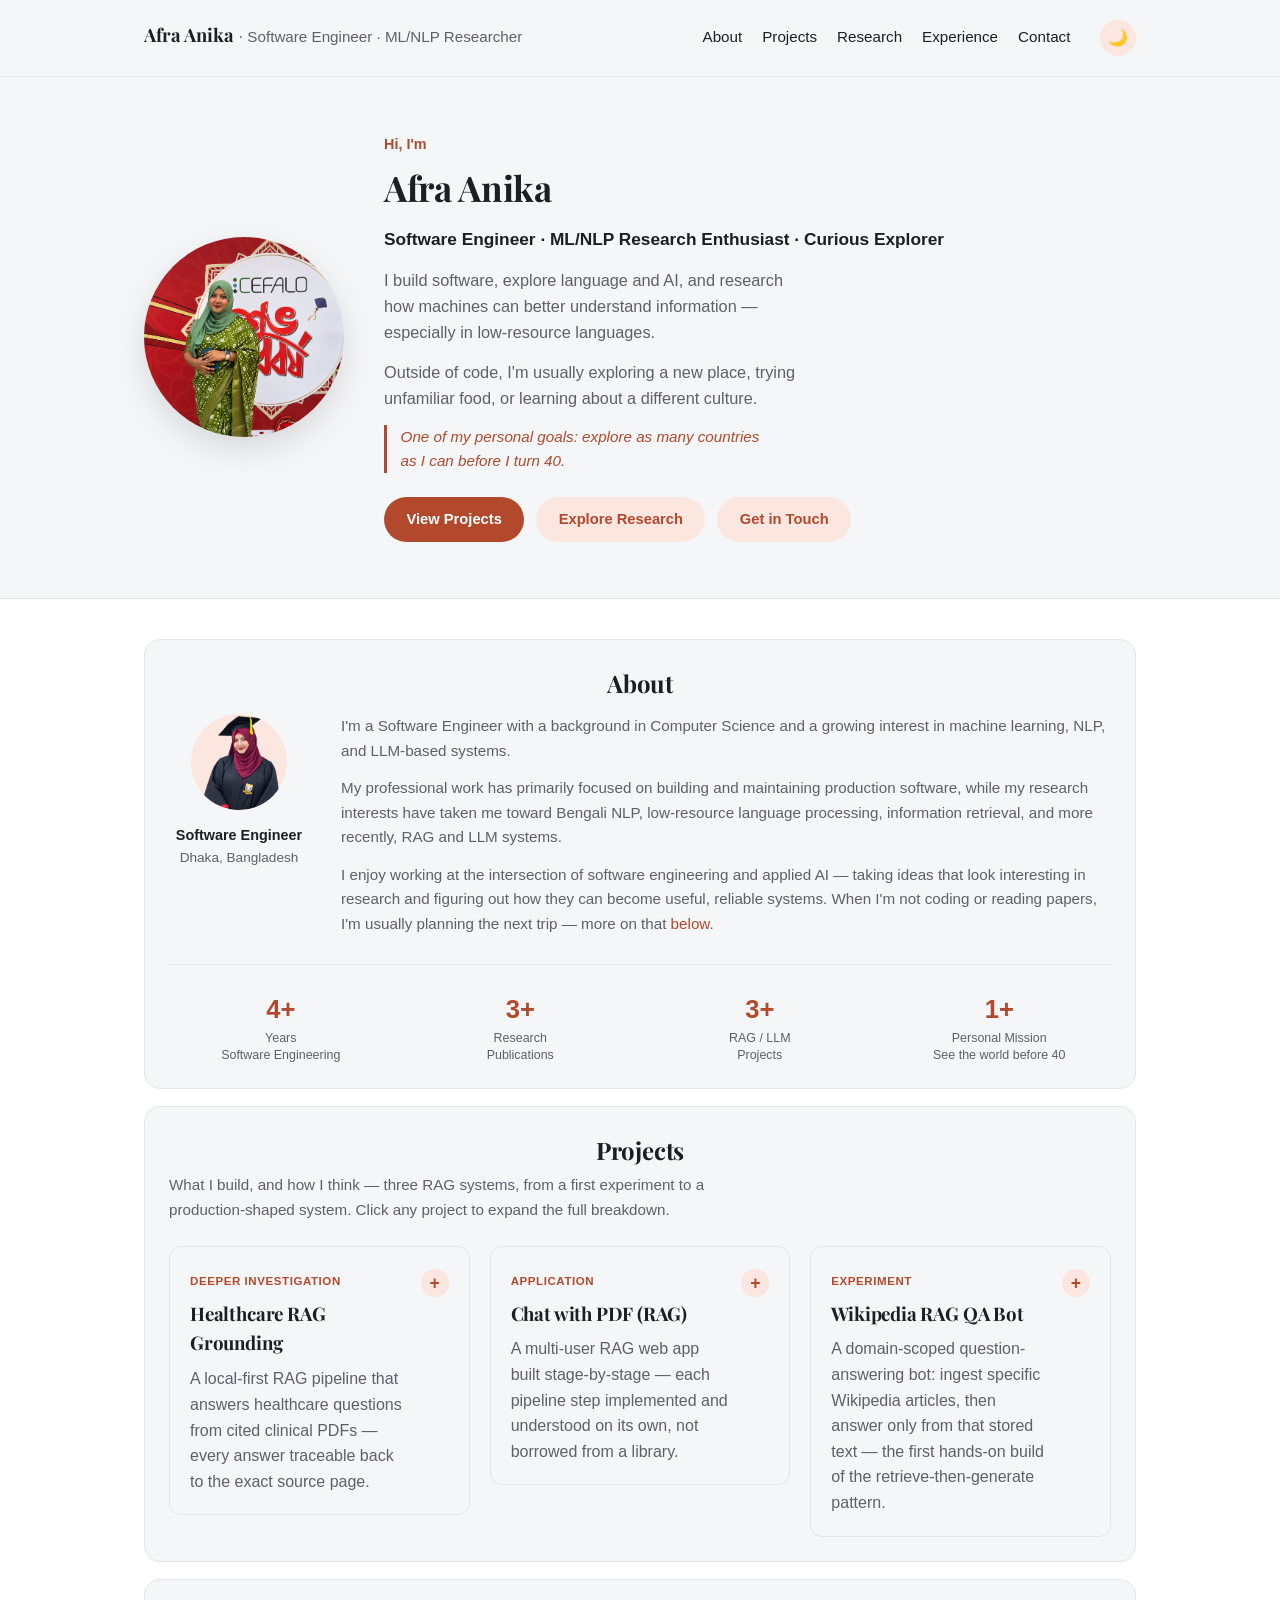
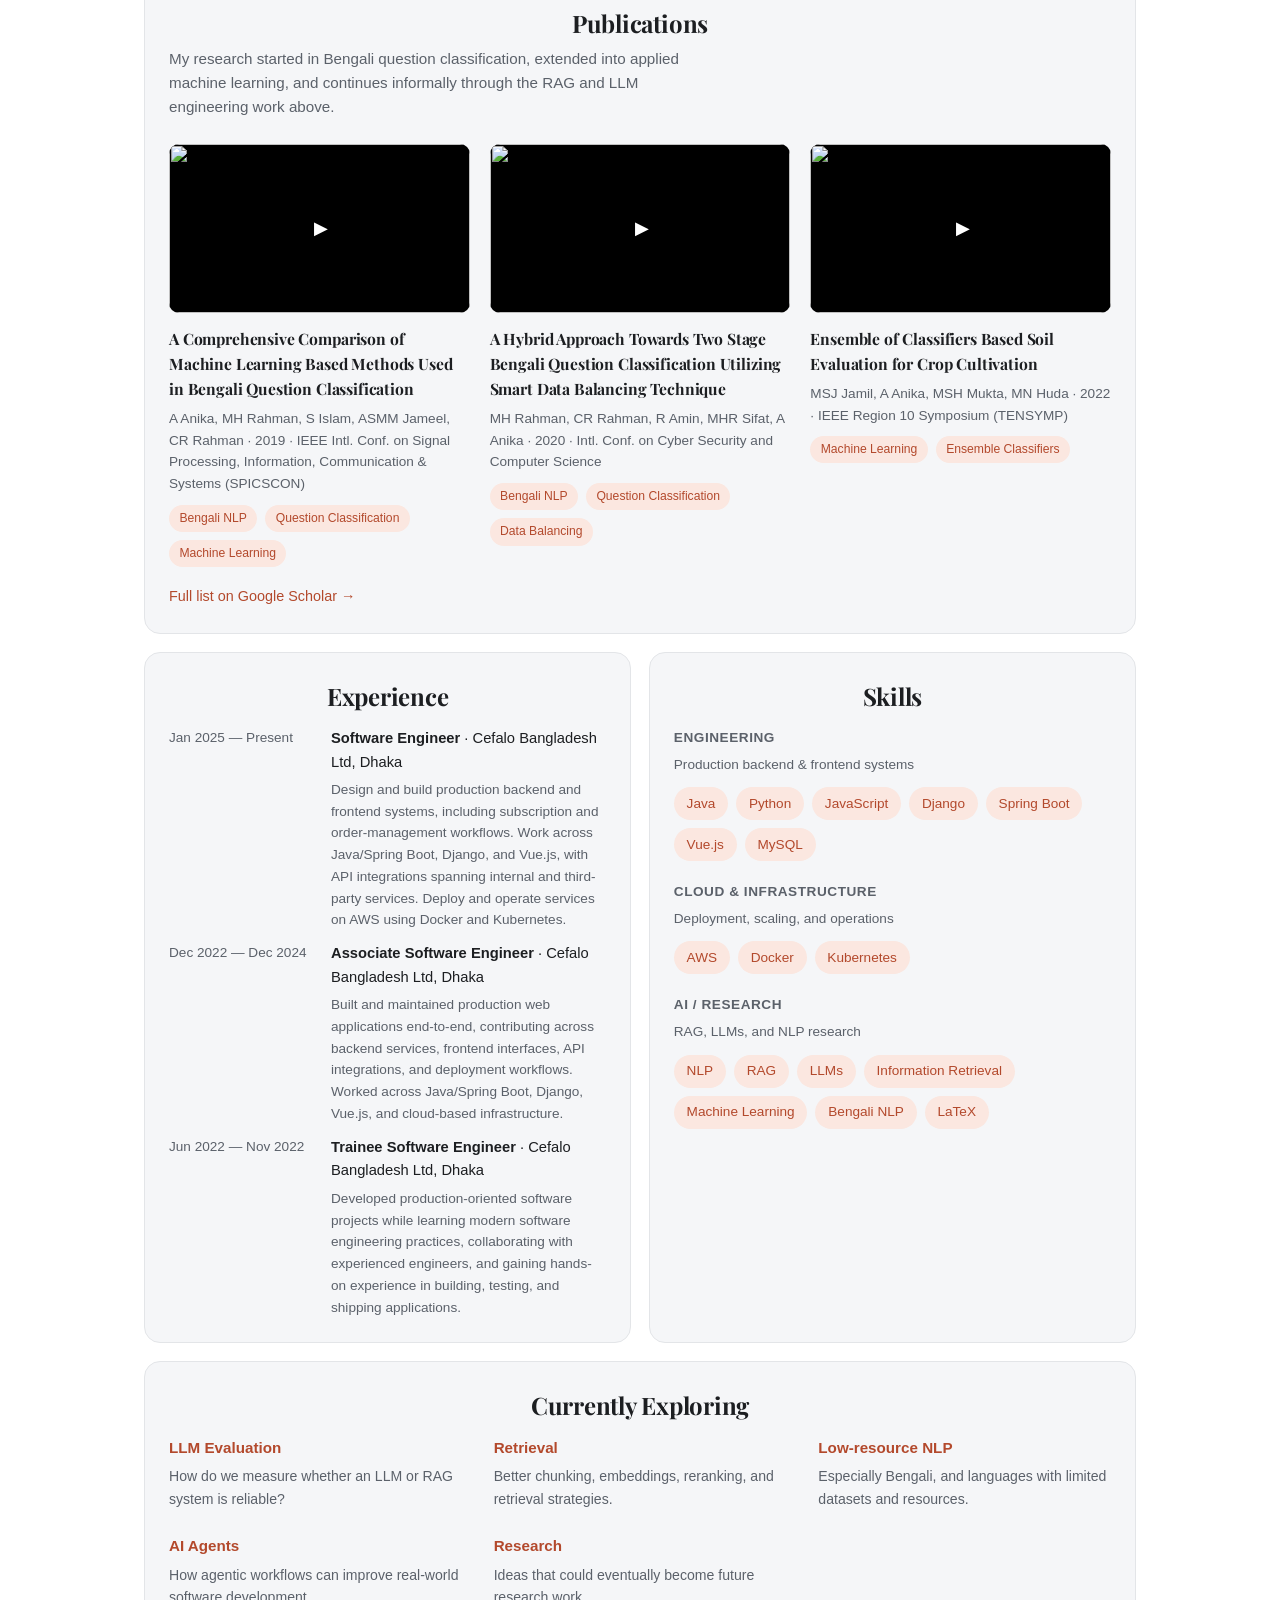
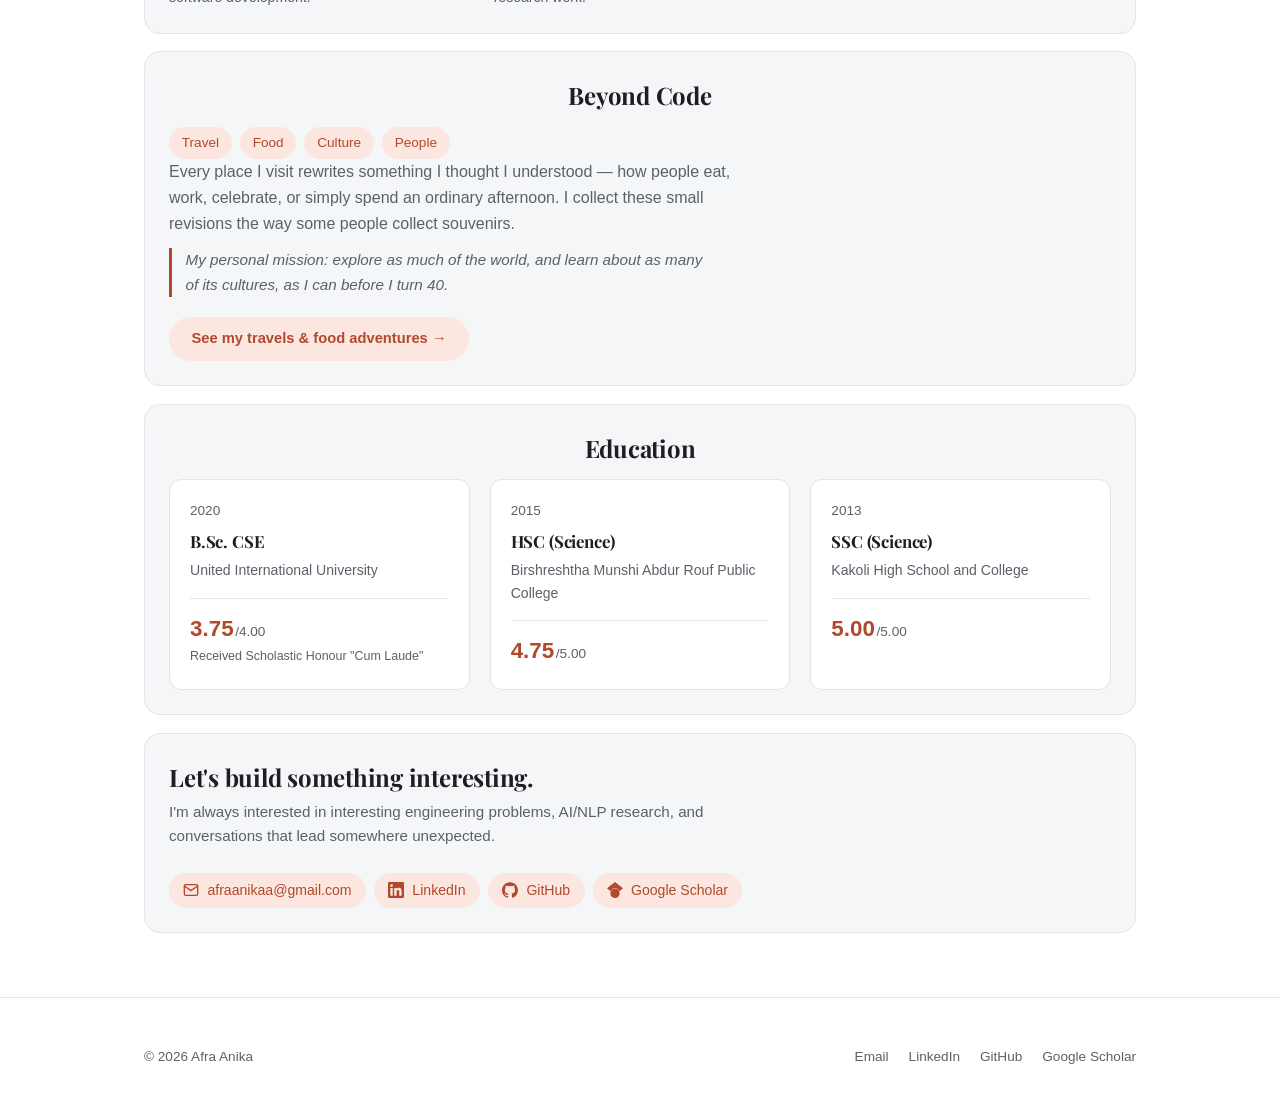
==== commit fc1bf7a2: "Add manual light/dark mode toggle - Toggle button (sun/moon) in the topbar on both pages, switches t" ====
--- a/index.html
+++ b/index.html
@@ -3,6 +3,13 @@
 <head>
   <meta charset="UTF-8" />
   <meta name="viewport" content="width=device-width, initial-scale=1.0" />
+  <script>
+    (function () {
+      var stored = localStorage.getItem("theme");
+      var theme = stored || (window.matchMedia("(prefers-color-scheme: dark)").matches ? "dark" : "light");
+      document.documentElement.setAttribute("data-theme", theme);
+    })();
+  </script>
   <title>Afra Anika — Software Engineer & ML/NLP Researcher</title>
   <meta name="description" content="Afra Anika — Software Engineer and ML/NLP research enthusiast building RAG and LLM systems, with published research in Bengali NLP and low-resource language processing." />
 
@@ -40,6 +47,7 @@
         <a href="#experience">Experience</a>
         <a href="#contact">Contact</a>
       </nav>
+      <button id="theme-toggle" class="theme-toggle" aria-label="Switch to dark mode" title="Toggle theme">🌙</button>
     </div>
   </header>
 
--- a/css/style.css
+++ b/css/style.css
@@ -24,6 +24,27 @@
   }
 }
 
+/* Manual theme toggle overrides -- take precedence over system preference above */
+:root[data-theme="light"] {
+  --bg: #ffffff;
+  --bg-alt: #f5f6f8;
+  --text: #1c1e21;
+  --text-muted: #5b616a;
+  --accent: #b3492c;
+  --accent-soft: #fbe7e0;
+  --border: #e3e5e8;
+}
+
+:root[data-theme="dark"] {
+  --bg: #16110e;
+  --bg-alt: #1f1815;
+  --text: #f2ece7;
+  --text-muted: #a89a91;
+  --accent: #ff8a65;
+  --accent-soft: #3a2b23;
+  --border: #332822;
+}
+
 * {
   box-sizing: border-box;
 }
@@ -547,6 +568,27 @@
   color: var(--accent);
 }
 
+.theme-toggle {
+  border: none;
+  background: var(--accent-soft);
+  color: var(--accent);
+  width: 36px;
+  height: 36px;
+  border-radius: 50%;
+  font-size: 1rem;
+  line-height: 1;
+  cursor: pointer;
+  flex-shrink: 0;
+  align-self: center;
+  margin-left: 1.25rem;
+  transition: transform 0.2s ease, filter 0.2s ease;
+}
+
+.theme-toggle:hover {
+  transform: scale(1.08);
+  filter: brightness(1.05);
+}
+
 /* Bento grid */
 
 .bento {
@@ -598,6 +640,7 @@
   height: 96px;
   border-radius: 50%;
   object-fit: cover;
+  object-position: center 10%;
   background: var(--accent-soft);
   flex-shrink: 0;
   margin-bottom: 0.4rem;
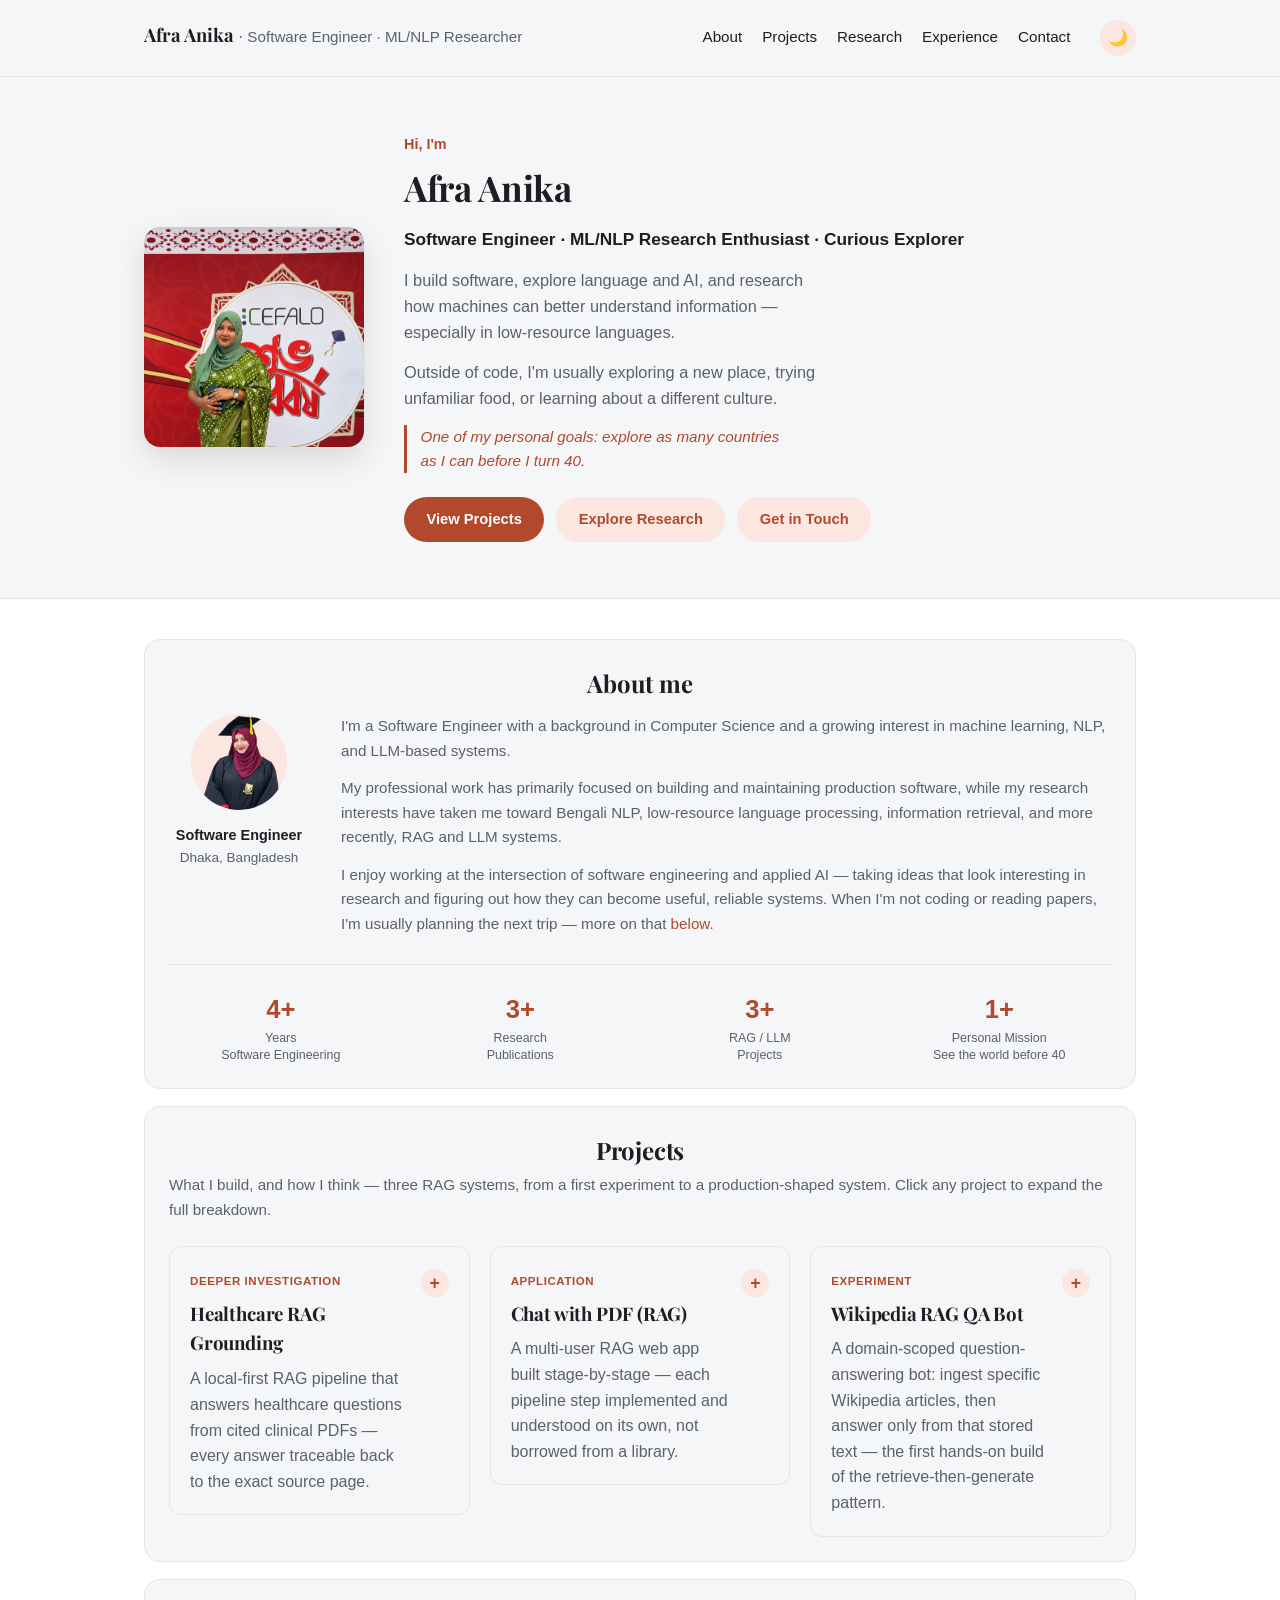
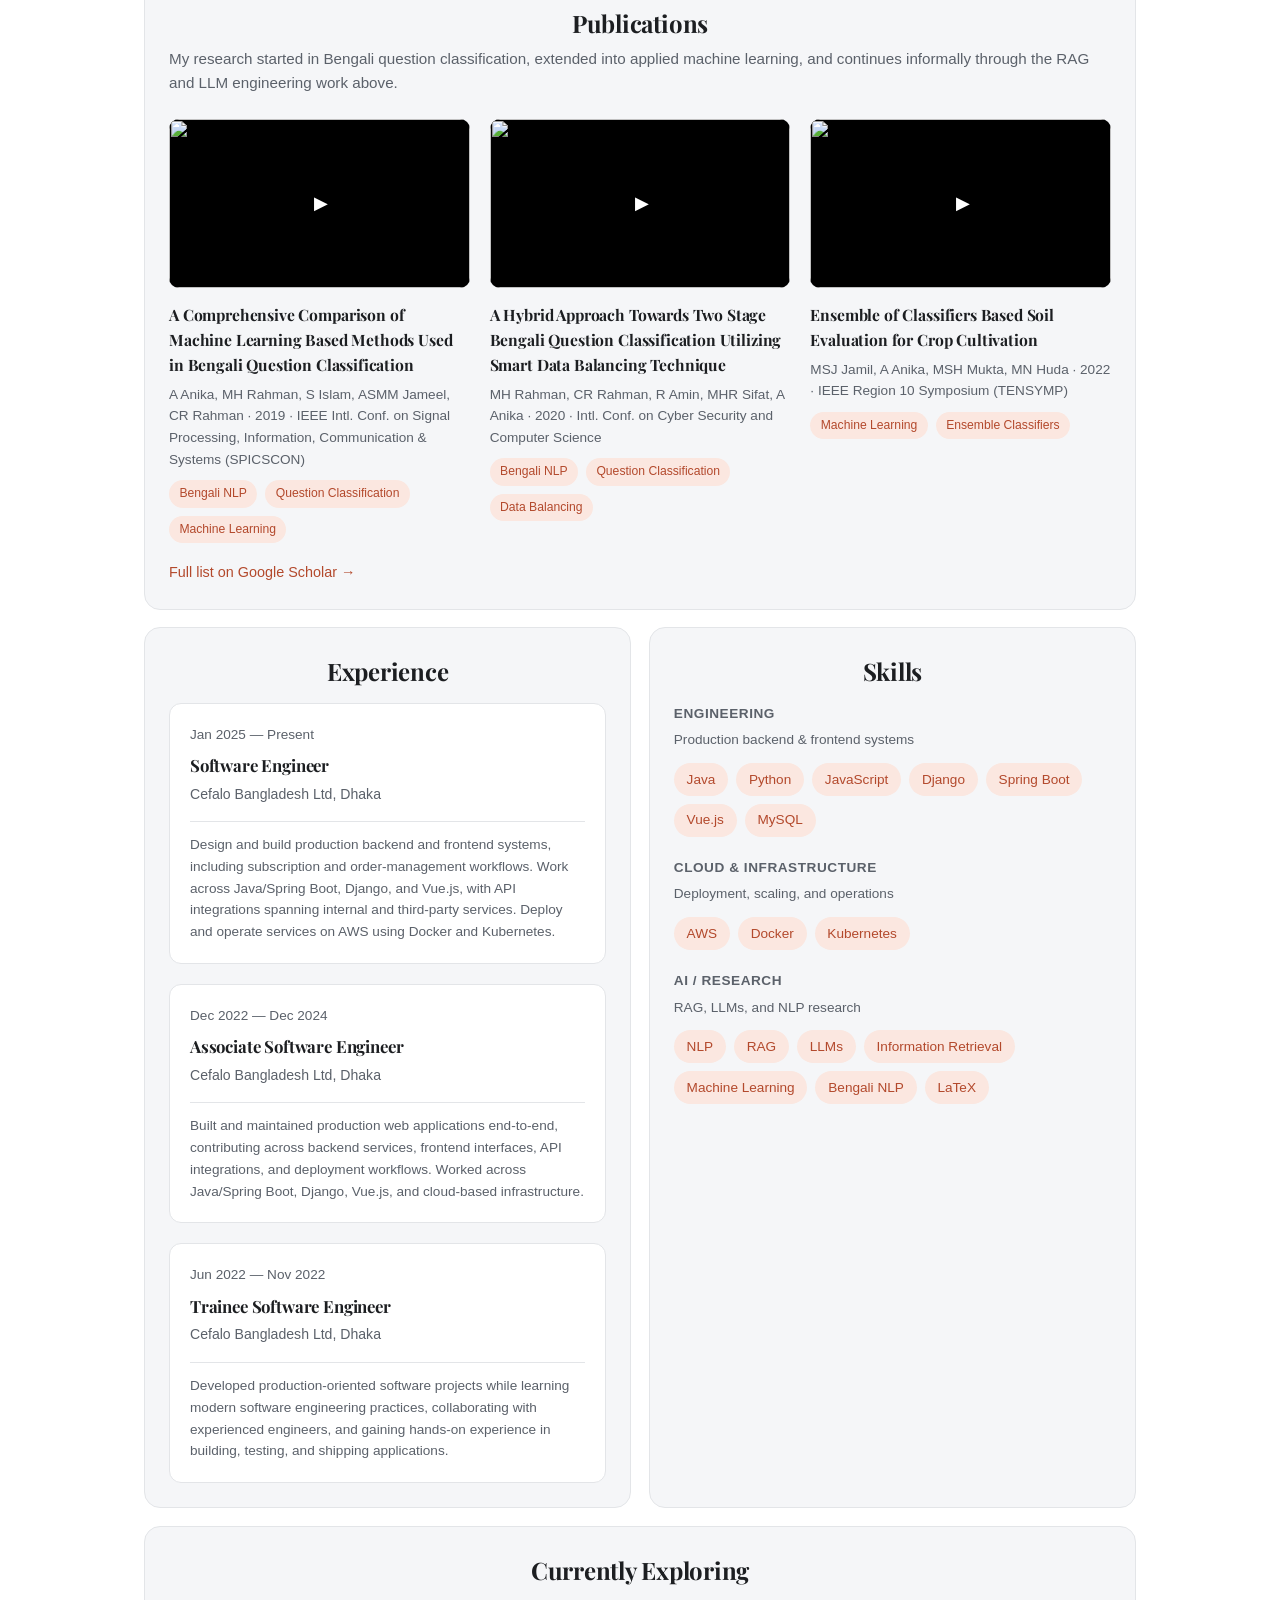
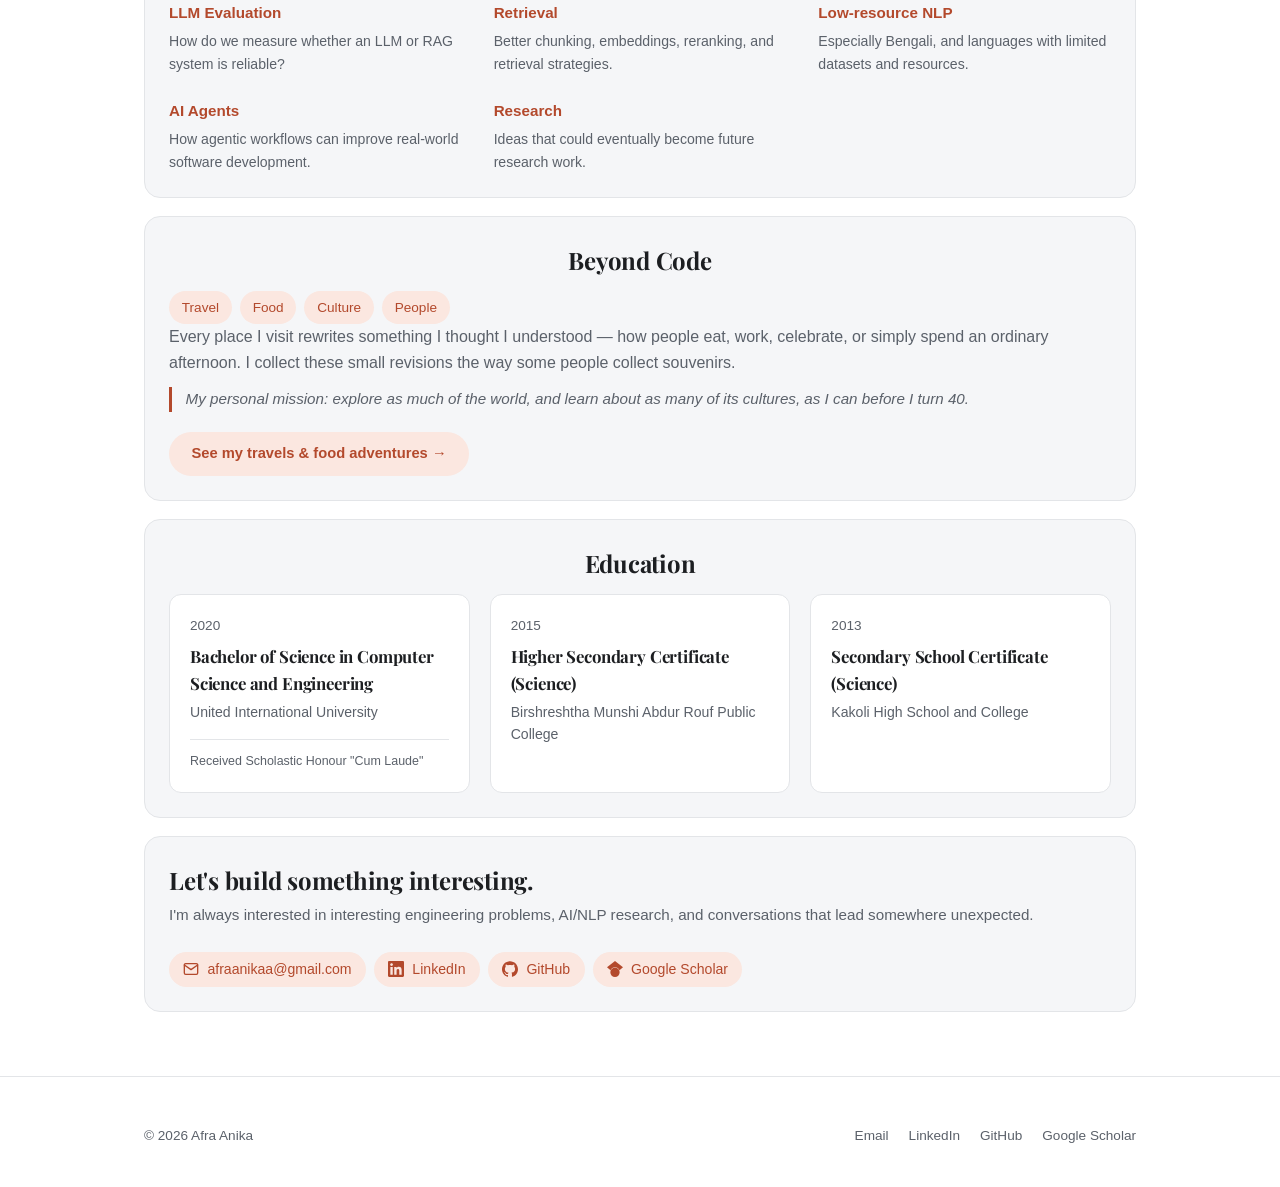
==== commit 517ae439: "Redesign Experience as full-width cards, trim Education results, tweak headings Experience entries n" ====
--- a/index.html
+++ b/index.html
@@ -73,7 +73,7 @@
   <main id="main-content" class="container bento">
 
     <section id="about" class="tile tile-profile">
-      <h2>About</h2>
+      <h2>About me</h2>
       <div class="about-layout">
         <div class="about-photo-col">
           <img class="avatar-photo" src="assets/photos/afra-anika-avatar.png" alt="Afra Anika" />
@@ -292,29 +292,26 @@
 
     <section id="experience" class="tile tile-experience span-2">
       <h2>Experience</h2>
-      <ul class="compact-list compact-list-wide-date">
-        <li>
+      <div class="experience-grid">
+        <article class="experience-card">
           <span class="cl-date">Jan 2025 — Present</span>
-          <div class="cl-body">
-            <div class="cl-title"><strong>Software Engineer</strong> · Cefalo Bangladesh Ltd, Dhaka</div>
-            <p class="cl-desc">Design and build production backend and frontend systems, including subscription and order-management workflows. Work across Java/Spring Boot, Django, and Vue.js, with API integrations spanning internal and third-party services. Deploy and operate services on AWS using Docker and Kubernetes.</p>
-          </div>
-        </li>
-        <li>
+          <h3>Software Engineer</h3>
+          <p class="experience-institution">Cefalo Bangladesh Ltd, Dhaka</p>
+          <p class="cl-desc">Design and build production backend and frontend systems, including subscription and order-management workflows. Work across Java/Spring Boot, Django, and Vue.js, with API integrations spanning internal and third-party services. Deploy and operate services on AWS using Docker and Kubernetes.</p>
+        </article>
+        <article class="experience-card">
           <span class="cl-date">Dec 2022 — Dec 2024</span>
-          <div class="cl-body">
-            <div class="cl-title"><strong>Associate Software Engineer</strong> · Cefalo Bangladesh Ltd, Dhaka</div>
-            <p class="cl-desc">Built and maintained production web applications end-to-end, contributing across backend services, frontend interfaces, API integrations, and deployment workflows. Worked across Java/Spring Boot, Django, Vue.js, and cloud-based infrastructure.</p>
-          </div>
-        </li>
-        <li>
+          <h3>Associate Software Engineer</h3>
+          <p class="experience-institution">Cefalo Bangladesh Ltd, Dhaka</p>
+          <p class="cl-desc">Built and maintained production web applications end-to-end, contributing across backend services, frontend interfaces, API integrations, and deployment workflows. Worked across Java/Spring Boot, Django, Vue.js, and cloud-based infrastructure.</p>
+        </article>
+        <article class="experience-card">
           <span class="cl-date">Jun 2022 — Nov 2022</span>
-          <div class="cl-body">
-            <div class="cl-title"><strong>Trainee Software Engineer</strong> · Cefalo Bangladesh Ltd, Dhaka</div>
-            <p class="cl-desc">Developed production-oriented software projects while learning modern software engineering practices, collaborating with experienced engineers, and gaining hands-on experience in building, testing, and shipping applications.</p>
-          </div>
-        </li>
-      </ul>
+          <h3>Trainee Software Engineer</h3>
+          <p class="experience-institution">Cefalo Bangladesh Ltd, Dhaka</p>
+          <p class="cl-desc">Developed production-oriented software projects while learning modern software engineering practices, collaborating with experienced engineers, and gaining hands-on experience in building, testing, and shipping applications.</p>
+        </article>
+      </div>
     </section>
 
     <section class="tile tile-skills span-2">
@@ -402,28 +399,21 @@
       <div class="education-grid">
         <article class="education-card">
           <span class="cl-date">2020</span>
-          <h3>B.Sc. CSE</h3>
+          <h3>Bachelor of Science in Computer Science and Engineering</h3>
           <p class="education-institution">United International University</p>
           <div class="education-result">
-            <span class="stat-number">3.75<span class="education-result-scale">/4.00</span></span>
             <span class="stat-label">Received Scholastic Honour "Cum Laude"</span>
           </div>
         </article>
         <article class="education-card">
           <span class="cl-date">2015</span>
-          <h3>HSC (Science)</h3>
+          <h3>Higher Secondary Certificate (Science)</h3>
           <p class="education-institution">Birshreshtha Munshi Abdur Rouf Public College</p>
-          <div class="education-result">
-            <span class="stat-number">4.75<span class="education-result-scale">/5.00</span></span>
-          </div>
         </article>
         <article class="education-card">
           <span class="cl-date">2013</span>
-          <h3>SSC (Science)</h3>
+          <h3>Secondary School Certificate (Science)</h3>
           <p class="education-institution">Kakoli High School and College</p>
-          <div class="education-result">
-            <span class="stat-number">5.00<span class="education-result-scale">/5.00</span></span>
-          </div>
         </article>
       </div>
     </section>
--- a/css/style.css
+++ b/css/style.css
@@ -149,10 +149,11 @@
 }
 
 .intro-hero-photo {
-  width: 200px;
-  height: 200px;
-  border-radius: 50%;
+  width: 220px;
+  height: 220px;
+  border-radius: 16px;
   object-fit: cover;
+  object-position: center top;
   flex-shrink: 0;
   box-shadow: 0 12px 32px rgba(0, 0, 0, 0.12);
 }
@@ -239,7 +240,6 @@
   margin: -0.5rem 0 1.5rem;
   color: var(--text-muted);
   font-size: 0.95rem;
-  max-width: 65ch;
 }
 
 /* About */
@@ -340,7 +340,6 @@
   list-style: none;
   position: relative;
   padding-right: 2.5rem;
-  max-width: 65ch;
 }
 
 .case-study-summary-toggle::-webkit-details-marker {
@@ -520,11 +519,10 @@
 .tile-beyond p {
   margin: 0 0 0.75rem;
   color: var(--text-muted);
-  max-width: 65ch;
 }
 
 .tile-beyond .goal-callout {
-  max-width: 65ch;
+  max-width: none;
 }
 
 .tile-beyond .btn {
@@ -774,6 +772,41 @@
   transform: scale(1.03);
 }
 
+.experience-grid {
+  display: flex;
+  flex-direction: column;
+  gap: 1.25rem;
+}
+
+.experience-card {
+  border: 1px solid var(--border);
+  border-radius: 12px;
+  padding: 1.25rem;
+  background: var(--bg);
+}
+
+.experience-card .cl-date {
+  display: block;
+  margin-bottom: 0.4rem;
+}
+
+.experience-card h3 {
+  font-size: 1.05rem;
+  margin: 0 0 0.25rem;
+}
+
+.experience-institution {
+  margin: 0 0 1rem;
+  color: var(--text-muted);
+  font-size: 0.88rem;
+}
+
+.experience-card .cl-desc {
+  margin: 0;
+  padding-top: 0.75rem;
+  border-top: 1px solid var(--border);
+}
+
 .tile-education {
   grid-column: 1 / -1;
 }
@@ -802,7 +835,7 @@
 }
 
 .education-institution {
-  margin: 0 0 1rem;
+  margin: 0;
   color: var(--text-muted);
   font-size: 0.88rem;
 }
@@ -810,19 +843,9 @@
 .education-result {
   display: flex;
   flex-direction: column;
+  margin-top: 1rem;
   padding-top: 0.75rem;
   border-top: 1px solid var(--border);
-}
-
-.education-result .stat-number {
-  font-size: 1.4rem;
-}
-
-.education-result-scale {
-  font-size: 0.85rem;
-  font-weight: 400;
-  color: var(--text-muted);
-  margin-left: 0.1rem;
 }
 
 @media (max-width: 780px) {
@@ -868,6 +891,29 @@
   display: grid;
   grid-template-columns: repeat(3, 1fr);
   gap: 1.5rem;
+}
+
+.coming-soon {
+  text-align: center;
+  padding: 3.5rem 1.5rem;
+  border: 1px dashed var(--border);
+  border-radius: 12px;
+}
+
+.coming-soon-icon {
+  display: block;
+  font-size: 2rem;
+  margin-bottom: 0.75rem;
+}
+
+.coming-soon h3 {
+  margin: 0 0 0.4rem;
+}
+
+.coming-soon p {
+  margin: 0;
+  color: var(--text-muted);
+  font-size: 0.95rem;
 }
 
 .travel-entry {
